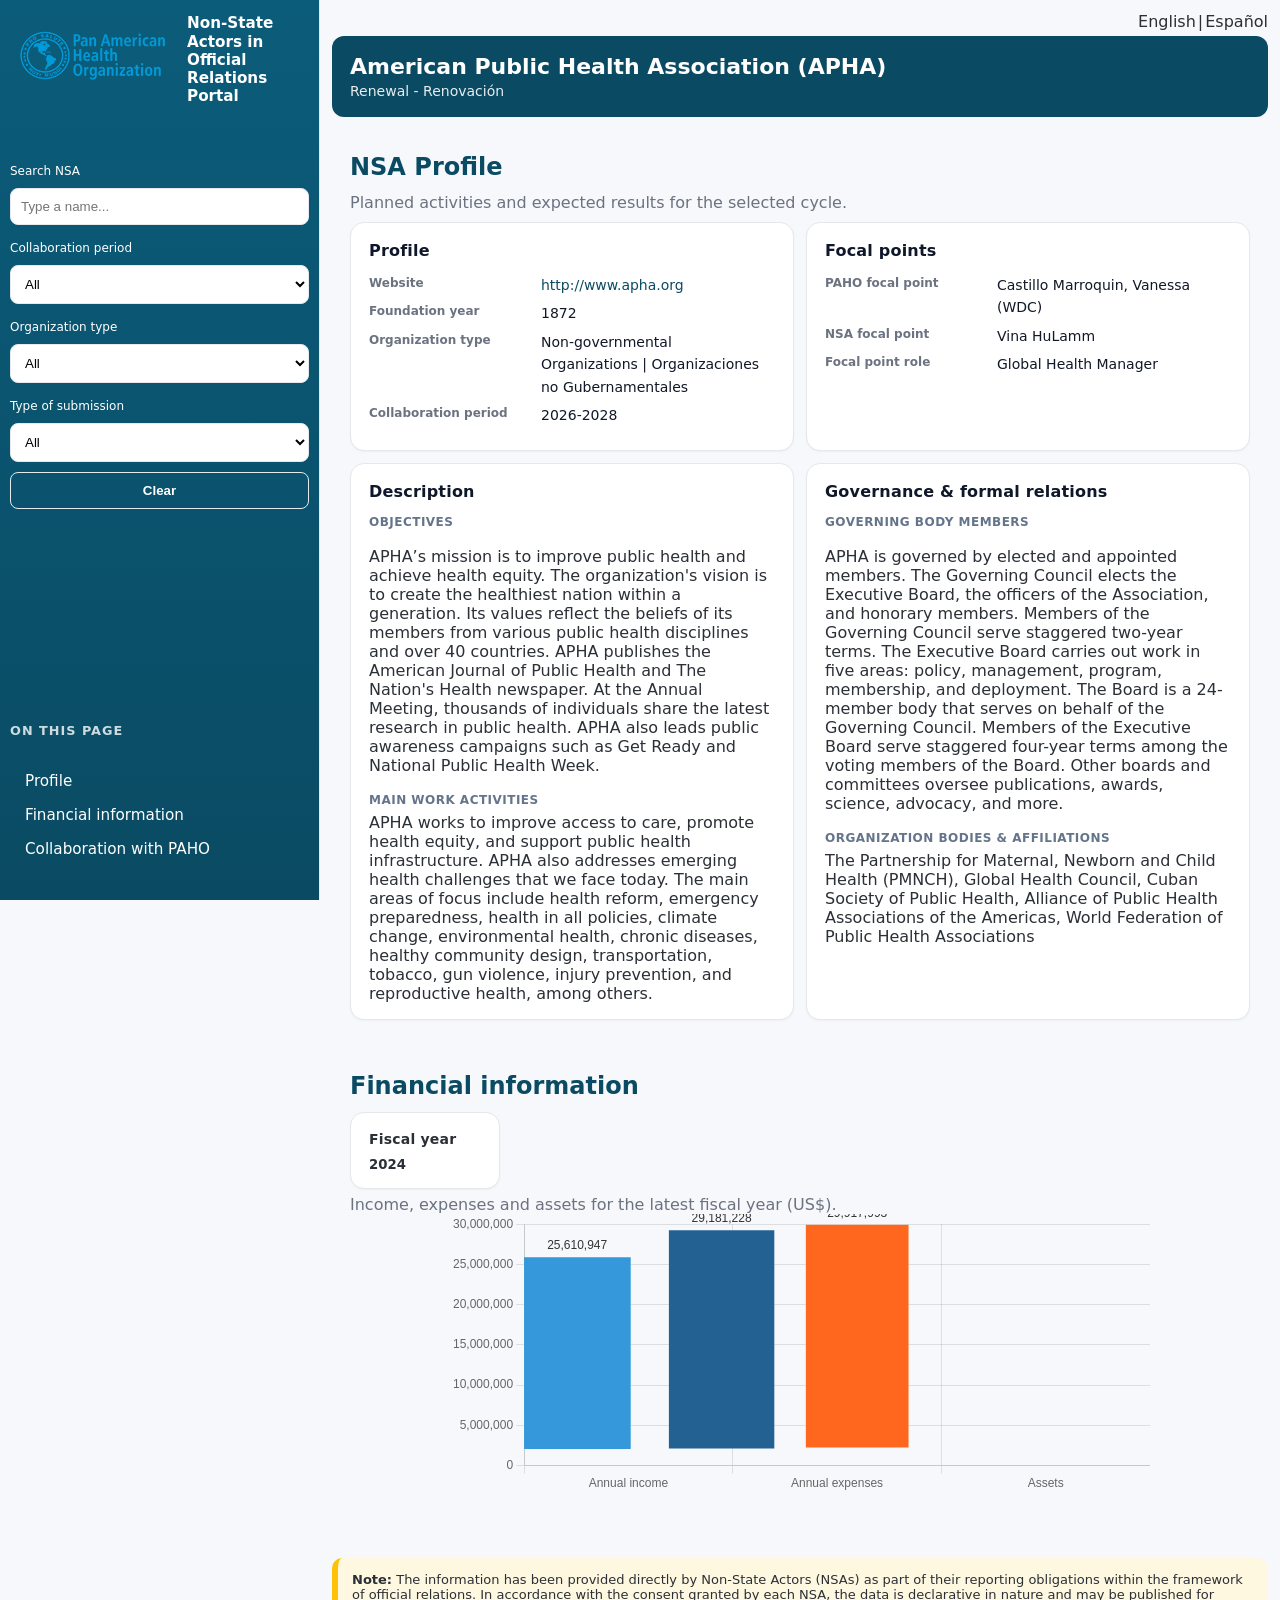
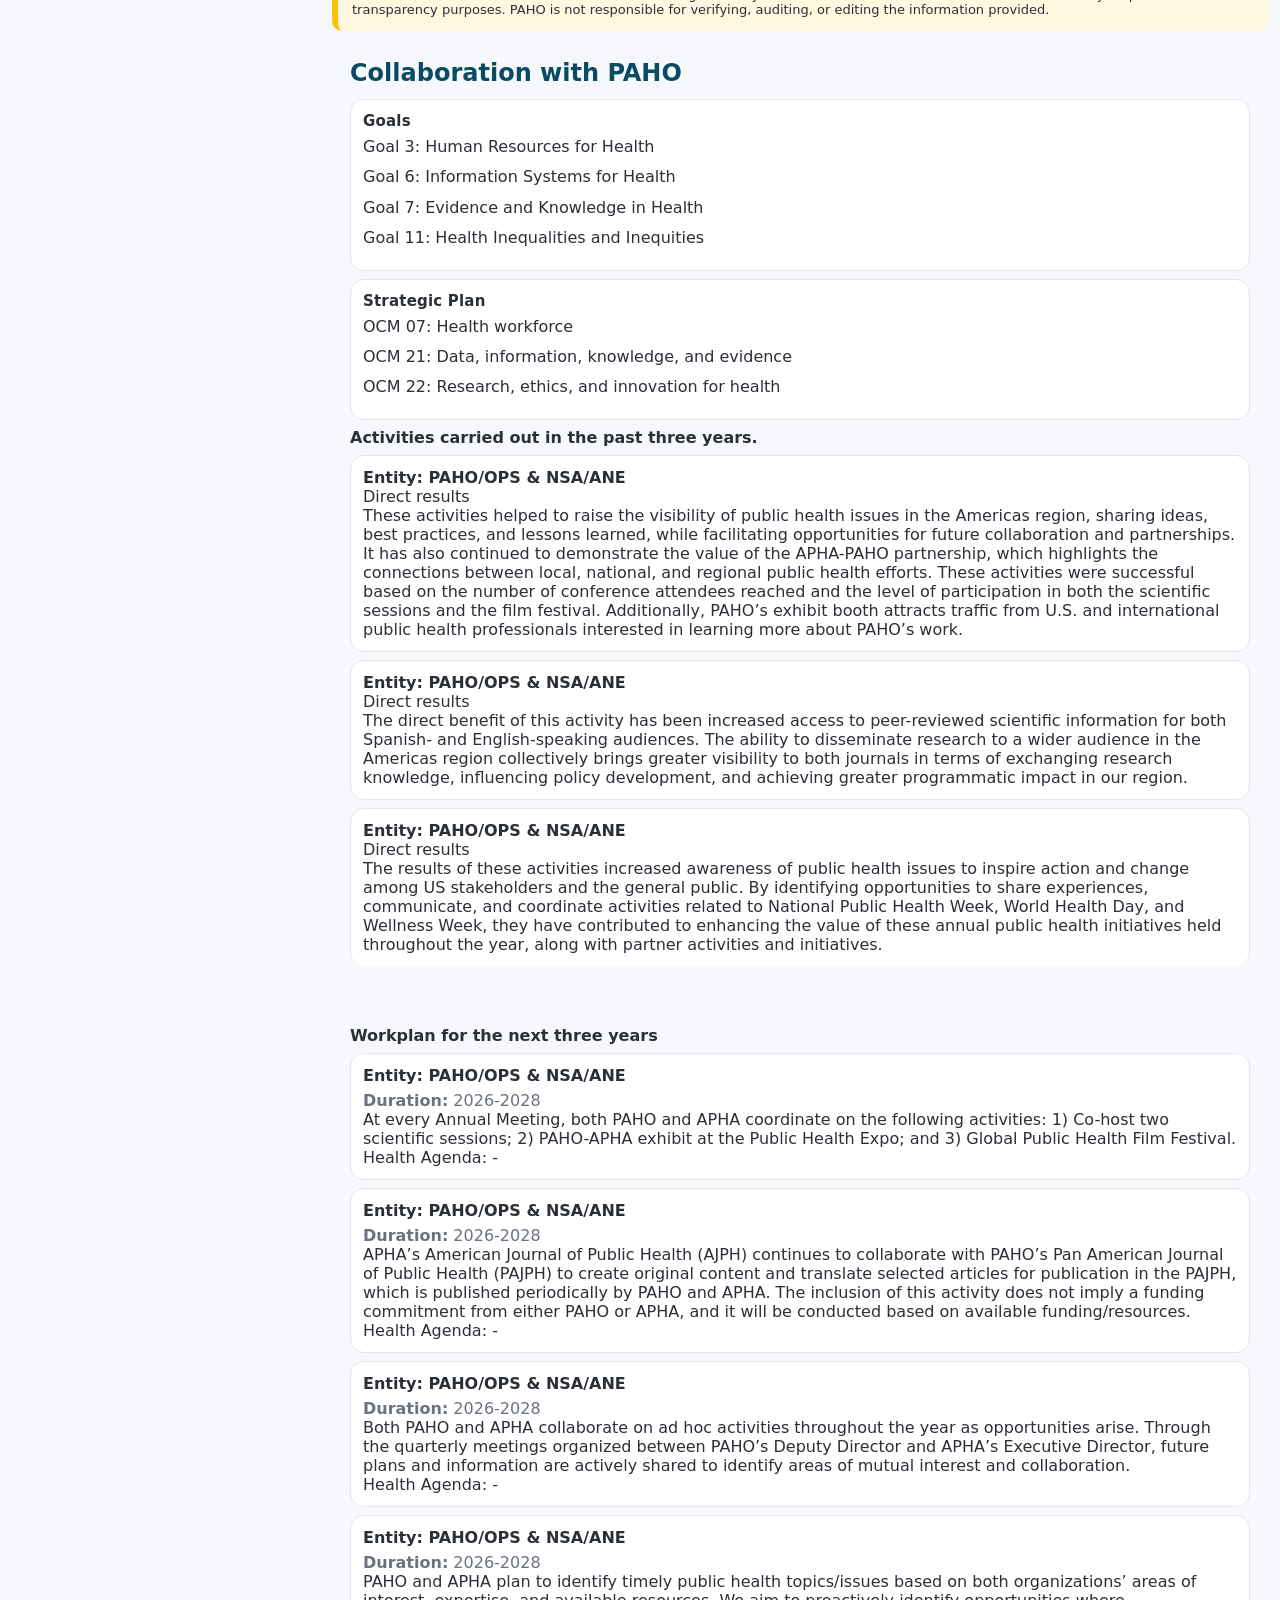
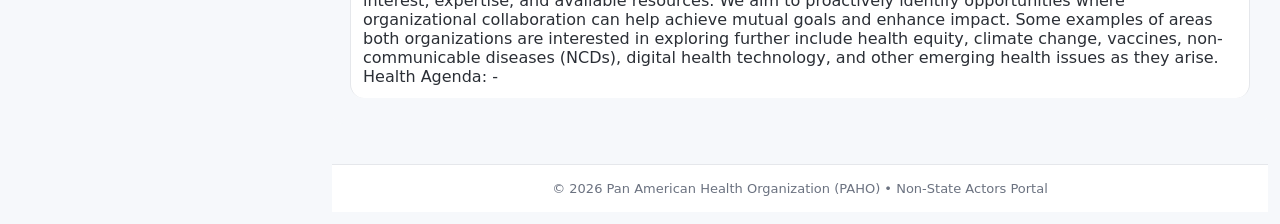
==== official-relations/index.html @ 9a3e7329 "renderStrategicPlan" ====
<!doctype html>
<html lang="en">
  <head>
    <meta charset="UTF-8" />
    <meta
      name="viewport"
      content="width=device-width, initial-scale=1.0" />
    <title>PAHO • Non-State Actors (NSA)</title>
    <link
      rel="icon"
      href="./assets/img/favicon.ico"
      type="image/vnd.microsoft.icon" />
    <link
      rel="stylesheet"
      href="./assets/css/styles.css" />
  </head>
  <body>
    <!-- SIDEBAR FIXA -->
    <aside class="sidebar">
      <div class="brand">
        <div class="logo-box">
          <img
            id="logobrand"
            src="./assets/img/logo-en.png"
            alt="OPAS"
            class="brand-logo" />
          <div
            class="brand-title"
            id="brand-title">
            NSA Portal
          </div>
        </div>
      </div>

      <div class="controls">
        <label
          class="label"
          for="search-open"
          id="searchNSA"
          >Search NSA
        </label>
        <input
          id="searchInput"
          class="input"
          placeholder="Type a name..." />
        <ul
          id="search-results"
          class="search-results"
          aria-live="polite"></ul>

        <label
          class="label"
          for="period-select"
          id="uiPeriodLabel"
          >Collaboration Period</label
        >
        <select
          id="period-select"
          class="input">
          <option value="all">All</option>
        </select>
        <!-- Organization type -->
        <label
          class="label"
          for="period-select"
          id="organization-type"
          >Organization type</label
        >
        <select
          id="organization-type-input"
          class="input">
          <option
            value="all"
            id="organization-all">
            All
          </option>
          <option value="Non-governmental Organizations">Non-governmental Organizations</option>
          <option value="Philanthropic Foundation">Philanthropic Foundation</option>
        </select>

        <!-- TypeOfSubmission -->
        <label
          class="label"
          for="period-select"
          id="TypeOfSubmission-type"
          >TypeOfSubmission</label
        >
        <select
          id="typeOfSubmission-type-input"
          class="input">
          <option
            value="all"
            id="TypeOfSubmission-all">
            All
          </option>
          <option value="Non-governmental Organizations">Non-governmental Organizations</option>
          <option value="Philanthropic Foundation">Philanthropic Foundation</option>
        </select>

        <button
          id="clear-filters"
          class="btn btn-ghost">
          Clear
        </button>

        <p id="navTitle">On this page</p>
        <ul class="on-this-page">
          <li>
            <a
              href="#profileTitle"
              id="profileTitlenav"
              rel="noopener noreferrer"
              >Profile</a
            >
          </li>
          <li class="financialnav">
            <a
              href="#uiFinTitle"
              id="financialnav"
              rel="noopener noreferrer"
              >Financial information</a
            >
          </li>
          <li>
            <a
              href="#collaboraionWihPAHO"
              id="CollaborationNav"
              rel="noopener noreferrer"
              >Collaboration with PAHO</a
            >
          </li>
        </ul>
      </div>
    </aside>

    <!-- MAIN -->
    <main class="main">
      <!-- language -->
      <div class="language-link">
        <a
          data-lan="en"
          class="lang-toggle">
          English
        </a>
        |
        <a
          data-lan="es"
          class="lang-toggle">
          Español
        </a>
      </div>

      <!-- language -->
      <header class="header">
        <h1 id="nsa-title"></h1>
        <p id="nsa-subtitle"></p>
      </header>

      <!-- NSA profile starts -->
      <section class="card">
        <h2 id="profileTitle">NSA Profile</h2>
        <p
          class="muted"
          id="profileSubtitle"></p>
        <div id="nsa-metrics"></div>
        <div id="nsa-info"></div>
      </section>

      <!-- financial -->
      <div
        class="card"
        id="financial_card">
        <h2 id="uiFinTitle">Financial Overview</h2>
        <h5 id="FinAnnualIncomeYear"></h5>
        <p
          class="muted"
          id="uiFinSubtitle"></p>
        <div class="chart-wrapper">
          <canvas id="financialBarChart"></canvas>
        </div>
      </div>
      <!-- NSA profile ends -->

      <!-- disclaimer -->
      <section
        class="disclaimer"
        id="landingDisclaimer">
        <strong id="uiDisclaimerTitle">Note:</strong>
        <span id="uiDisclaimerText"></span>
      </section>

      <!-- Collaboration with PAHO Activities -->
      <section
        class="card"
        id="collaboraionWihPAHO">
        <h2 id="collabTitle">Collaboration with PAHO</h2>
        <!--  rendercollabWPActHealthAgendaObj  -->
        <div id="collabWPActHealthAgendaObj" class="list item"></div>

        <!--  StrategicPlan  -->
        <div id="strategicPlan" class="list item"></div>

        <div>
          <h4 id="collabSubtitle"></h4>
        </div>
        <div id="nsa-activities"></div>
      </section>

      <!-- work plans -->
      <section
        class="card"
        id="workplans-card">
        <h4 id="wpTitle">Work Plans</h4>
        <p
          class="muted"
          id="wpSubtitle"></p>
        <div id="workplans"></div>
      </section>

      <!-- FOOTER -->
      <footer class="app-footer">
        <p>© 2026 Pan American Health Organization (PAHO) • Non-State Actors Portal</p>
      </footer>
    </main>
    <script
      src="./assets/js/app.js"
      type="module"></script>
    <script src="./assets/js/vendors/chart.js"></script>
  </body>
</html>
---- official-relations/assets/css/styles.css ----
@import url('./sidebar.css');
* {
  margin: 0;
  padding: 0;
  box-sizing: border-box;
}

:root {
  --sidebar-w: 320px;
  --bg: #f6f8fb;
  --card: #ffffff;
  --text: #2b2f36;
  --muted: #6b7280;
  --border: #e6e9ee;
  --brand: #0a4b63;
  --warn-bg: #fff8e1;
  --warn-border: #ffc107;
  --line: #e5e7eb;
  --sidebarbackground: #ffffff;

  --paho-light-blue: #009dde;
  --paho-dark-blue: #236192;
  --paho-orange: #f6711f;

  --paho-primary: #0b5c7a; 
  --paho-primary-2: #0a4b63;
}

body {
  font-family:
    ui-sans-serif,
    system-ui,
    -apple-system,
    Segoe UI,
    Roboto,
    Helvetica,
    Arial,
    'Apple Color Emoji',
    'Segoe UI Emoji';
  color: var(--text);
  background: var(--bg);
}

/* SIDEBAR FIXA */
.sidebar {
  position: fixed;
  top: 0;
  left: 0;
  width: var(--sidebar-w);
  height: 100vh;
  background: linear-gradient(180deg, var(--paho-primary), var(--paho-primary-2));
  border-right: 1px solid var(--border);
  padding: 18px 10px;
  overflow: hidden;
  padding-top: 0;
  display: flex;
  flex-direction: column;
} 

.brand {
  margin-bottom: 18px;
}

.logo-box {
  display: flex;
  height: 120px;
  border-radius: 10px;
  margin-bottom: 10px;
}

.logo-placeholder {
  color: var(--muted);
  font-weight: bold;
}

.brand-title {
  font-weight: 800;
  color: var(--sidebarbackground);
}

.controls {
  display: flex;
  flex-direction: column;
  gap: 10px;
  margin-top: 10px;
  flex: 1;
  min-height: 0;
  position: relative;
}

.label {
  font-size: 12px;
  color: var(--sidebarbackground);
  margin-top: 6px;
}

.input {
  width: 100%;
  padding: 10px 10px;
  border-radius: 8px;
  border: 1px solid var(--border);
  outline: none;
  background: #fff;
}

.input:focus {
  border-color: #b8c9dc;
}
.search-results {
  list-style: none;
  margin: 0;
  padding: 0;
  border: 1px solid var(--border);
  border-radius: 8px;
  background: #fff;
  max-height: min(34vh, 320px);
  overflow-y: auto;
}

#search-results {
  position: absolute;
  z-index: 40;
  left: 0;
  top: var(--search-results-top, 0px);
  width: 100%;
  min-height: 0;
}

.search-results:empty {
  display: none;
}

.search-results li {
  padding: 8px 10px;
  border-bottom: 1px solid var(--line);
  cursor: pointer;
  font-size: 14px;
}

.search-results li:last-child {
  border-bottom: none;
}

.search-results li:hover {
  background: #f1f5f9;
}

.search-open-btn {
  text-align: left;
  cursor: pointer;
}

.filters {
  display: grid;
  gap: 8px;
  margin-top: 8px;
  padding: 10px;
  border: 1px solid var(--border);
  border-radius: 10px;
}

.check {
  display: flex;
  align-items: center;
  gap: 10px;
  font-size: 14px;
}

.btn {
  padding: 10px 12px;
  border: none;
  border-radius: 8px;
  cursor: pointer;
  background: var(--brand);
  color: #fff;
  font-weight: 700;
}

.btn-ghost {
  background: transparent;
  color: #fff;
  border: 1px solid var(--border);
}

/* MAIN (empurra por causa da sidebar fixa) */
.main {
  margin-left: var(--sidebar-w);
  padding: 12px;
  /*  max-width: 1200px; */
}

.header {
  background: var(--brand);
  color: #fff;
  padding: 18px;
  border-radius: 12px;
  margin-bottom: 18px;
}

.header h1 {
  font-size: 22px;
  margin-bottom: 4px;
}

.header p {
  opacity: 0.9;
  font-size: 14px;
}

.card {
  /* background: var(--card); */
  background: var(--bg);
  padding: 18px;
  margin-bottom: 16px;
  border-radius: 12px;
  /*   box-shadow: 0 2px 6px rgba(0, 0, 0, 0.06); */
}

.card h3 {
  margin: 0 0 10px;
  font-size: 14px;
  letter-spacing: 0.2px;
}

.card h2 {
  margin-bottom: 12px;
  color: var(--brand);
}

.item {
  border: 1px solid var(--line);
  border-radius: 14px;
  padding: 12px;
  background: #fff;
  margin-block: 8px;
}

.item:last-child {
  border-bottom: none;
}

.item h3 {
  font-size: 15px;
  margin-bottom: 6px;
}

.meta {
  color: var(--muted);
 /*  font-size: 12px; */
  margin-top: 6px;
}

.disclaimer {
  background: var(--warn-bg);
  padding: 14px;
  border-left: 6px solid var(--warn-border);
  border-radius: 10px;
  font-size: 13px;
  margin-block: 10px;
}

img.brand-logo {
  max-width: 100%;
}

/* mini cards */
.metrics-grid {
  display: grid;
  grid-template-columns: repeat(4, minmax(160px, 1fr));
  gap: 12px;
  margin-bottom: 16px;
}

@media (max-width: 1100px) {
  .metrics-grid {
    grid-template-columns: repeat(2, minmax(160px, 1fr));
  }
}
@media (max-width: 520px) {
  .metrics-grid {
    grid-template-columns: 1fr;
  }
}

.metric-card {
  background: #fff;
  border: 1px solid var(--border);
  border-radius: 14px;
  padding: 12px 14px;
  box-shadow: 0 2px 6px rgba(0, 0, 0, 0.05);
}

.metric-card .k {
  font-size: 12px;
  color: var(--muted);
  margin-bottom: 6px;
}

.metric-card .v {
  font-size: 18px;
  font-weight: 800;
  color: var(--text);
}

.metric-card .hint {
  font-size: 11px;
  color: var(--muted);
  margin-top: 6px;
}

.chart-wrapper {
  max-width: 700px; /* controla largura */
  margin: 0 auto 30px auto;
}

.chart-wrapper.small {
  max-width: 400px;
}

/* ===== KPI CARDS (mini-cards) ===== */
.metric-card {
  border: 1px solid var(--border);
  border-radius: 14px;
  padding: 12px 14px;
  background: linear-gradient(135deg, #f7fbff, #ffffff);
  box-shadow: 0 6px 18px rgba(0, 0, 0, 0.06);
}

.metric-card .k {
  font-size: 12px;
  color: var(--muted);
  margin-bottom: 6px;
}

.metric-card .v {
  font-size: 18px;
  font-weight: 800;
  color: var(--brand);
}

/* grid KPI mais compacto */
.metrics-grid {
  display: grid;
  grid-template-columns: repeat(4, minmax(160px, 1fr));
  gap: 12px;
  margin-bottom: 14px;
}
@media (max-width: 1100px) {
  .metrics-grid {
    grid-template-columns: repeat(2, 1fr);
  }
}
@media (max-width: 520px) {
  .metrics-grid {
    grid-template-columns: 1fr;
  }
}

/* ===== INFO GRID (reduz altura) ===== */
.nsa-grid {
  display: grid;
  grid-template-columns: 1fr 1fr;
  gap: 12px;
  margin-top: 10px;
}
/* ===== CARD BASE (teu .field atual) ===== */
.field {
  background: #fff;
  border: 1px solid #e5e7eb;
  border-radius: 14px;
  padding: 18px 18px 16px;
  box-shadow: 0 1px 2px rgba(0, 0, 0, 0.04);
}

.field_fiscal {
  background: #fff;
  border: 1px solid #e5e7eb;
  border-radius: 14px;
  padding: 18px 18px 16px;
  box-shadow: 0 1px 2px rgba(0, 0, 0, 0.04);
  width: 150px;
}

/* título principal */
.field h3 {
  margin: 0 0 14px;
  font-size: 16px;
  font-weight: 600;
  color: #0f172a;
}

/* subtítulos */
.field h5 {
  margin: 18px 0 6px;
  font-size: 12px;
  font-weight: 600;
  color: #64748b;
  text-transform: uppercase;
  letter-spacing: 0.04em;
}

/* primeiro h5 não precisa espaçamento grande */
.field h5:first-of-type {
  margin-top: 0;
}

/* ===== TEXTO (teu .kv atual) ===== */
.field .kv {
  margin: 0;
  font-size: 14px;
  line-height: 1.6;
  color: #111827;
  white-space: pre-line;
  word-break: break-word;
}

/* ===== LIMITE VISUAL (sem JS ainda) ===== */
/* evita textão gigante quebrando layout */
.field .kv {
  max-height: 160px;
  overflow: auto;
  padding-right: 6px;
}

/* scrollbar leve */
.field .kv::-webkit-scrollbar {
  width: 6px;
}
.field .kv::-webkit-scrollbar-thumb {
  background: #e5e7eb;
  border-radius: 10px;
}

/* ===== SEPARAÇÃO ENTRE SEÇÕES ===== */
.field h5 + .kv {
  padding-bottom: 12px;
  /*   border-bottom:1px dashed #e5e7eb; */
}

.field h5:last-of-type + .kv {
  border-bottom: none;
  padding-bottom: 0;
}

/* ===== RESPONSIVO ===== */
@media (max-width: 768px) {
  .field {
    padding: 14px;
  }

  .field .kv {
    font-size: 13px;
    max-height: 140px;
  }
}

/* ===== SEÇÕES COLAPSÁVEIS ===== */
.section {
  border: 1px solid var(--border);
  border-radius: 12px;
  background: #fff;
  padding: 10px 12px;
  margin-top: 10px;
}

.section summary {
  cursor: pointer;
  font-weight: 800;
  color: var(--brand);
  list-style: none;
}

.section summary::-webkit-details-marker {
  display: none;
}

.section .content {
  margin-top: 10px;
  white-space: pre-wrap;
  line-height: 1.5;
  color: var(--text);
}

/* reduz “textão” por padrão (evita página enorme) */
.clamp {
  display: -webkit-box;
  -webkit-line-clamp: 6;
  -webkit-box-orient: vertical;
  overflow: hidden;
}

.kv {
  display: grid;
  grid-template-columns: 160px 1fr;
  gap: 6px 12px;
  margin-top: 8px;
}

.kv dt {
  font-size: 12px;
  color: var(--muted);
  font-weight: 600;
}

.kv dd {
  margin: 0;
  font-size: 14px;
  word-break: break-word;
}

.kv a {
  color: var(--brand);
  text-decoration: none;
}
.kv a:hover {
  text-decoration: underline;
}

.hidden {
  display: none !important;
}

.muted {
  color: var(--muted);
  margin: 6px 0 0;
}
.lead{
  color: var(--muted);
}

.chart-wrapper {
  position: relative;
  min-height: 280px; /* pode ser 320px se preferir */
}
.no-financial-data {
  padding: 16px;
  text-align: center;
  color: #666;
  font-size: 14px;
}

/* footer */
.app-footer {
  margin-top: 40px;
  padding: 16px 24px;
  border-top: 1px solid #e5e7eb;
  background: #fff;
  font-size: 13px;
  color: #6b7280;
  text-align: center;
}

.none {
  display: none !important;
}

.language-link {
  display: flex;
  justify-content: flex-end;
  gap: 2px;
  margin-bottom: 5px;
  cursor: pointer;
  position: sticky;
  top: 0;
  z-index: 1;
}

/* Container do "On this page" */
.on-this-page {
  padding: 1rem 0;
  font-size: 0.95rem;
  color: #fff;
}

/* Título */
.on-this-page h4 {
  font-size: 0.85rem;
  text-transform: uppercase;
  letter-spacing: 1px;
  color: #236192;
  font-weight: 600;
}

/* Lista */
.on-this-page ul {
  list-style: none;
  padding: 0;
  margin: 0;
}

/* Link base */
.on-this-page a {
  display: block;
  text-decoration: none;
  padding: 0.5rem 0.75rem;
  border-left: 3px solid transparent;
  color: var(--sidebarbackground);
  border-radius: 4px;
  transition: all 0.2s ease;
  font-weight: 500;
}

/* Hover */
.on-this-page a:hover {
  background-color: rgba(52, 152, 219, 0.08);
  color: var(--sidebarbackground);
  border-left: 3px solid #3498db;
}

/* Link ativo (quando estiver na seção atual) */
.on-this-page a.active {
  background-color: rgba(35, 97, 146, 0.08);
  color: #236192;
  border-left: 3px solid #ff671f;
  font-weight: 600;
}

#navTitle{
    font-weight: 800;
    color: var(--sidebarbackground);
    margin-top: auto;
    padding-top: 10px;
}
.list ul li {
  margin-bottom: 0.5rem;
  line-height: 1.4;
}

.list ul li{
 list-style: none;
}
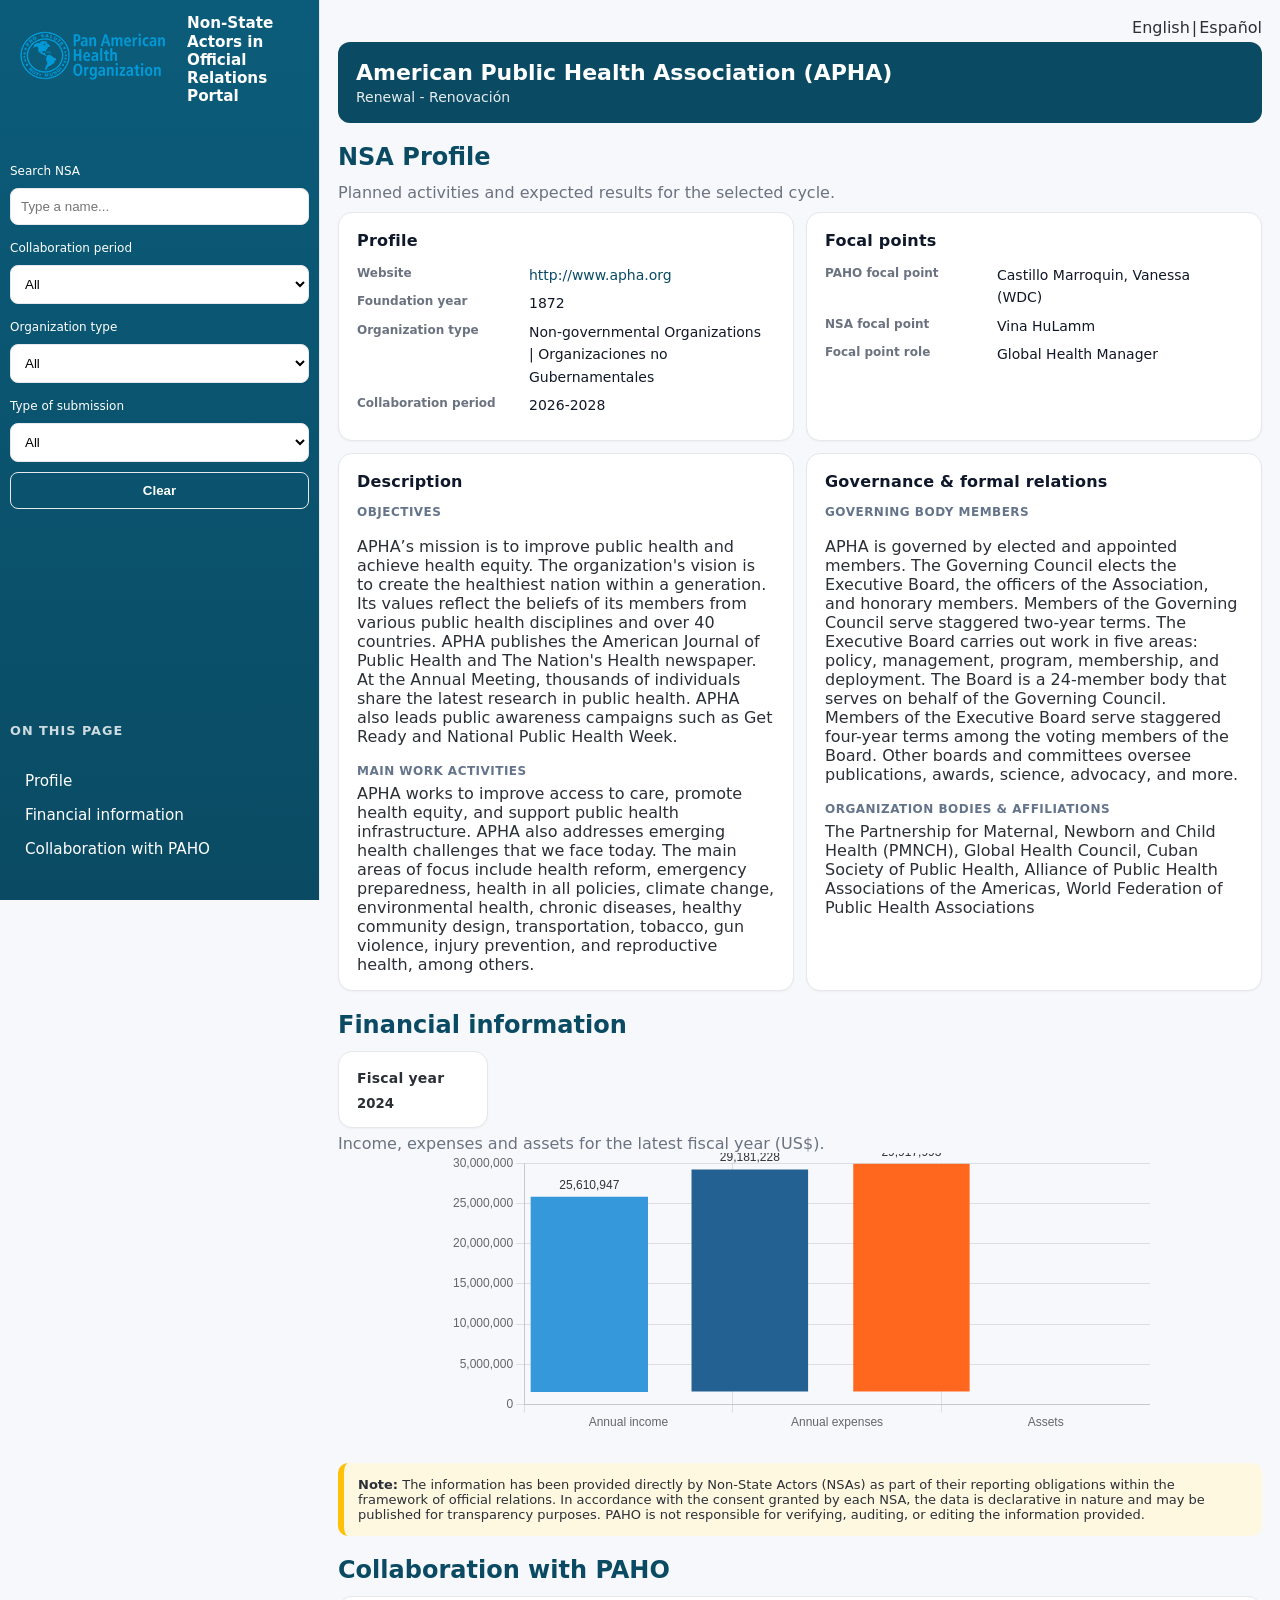
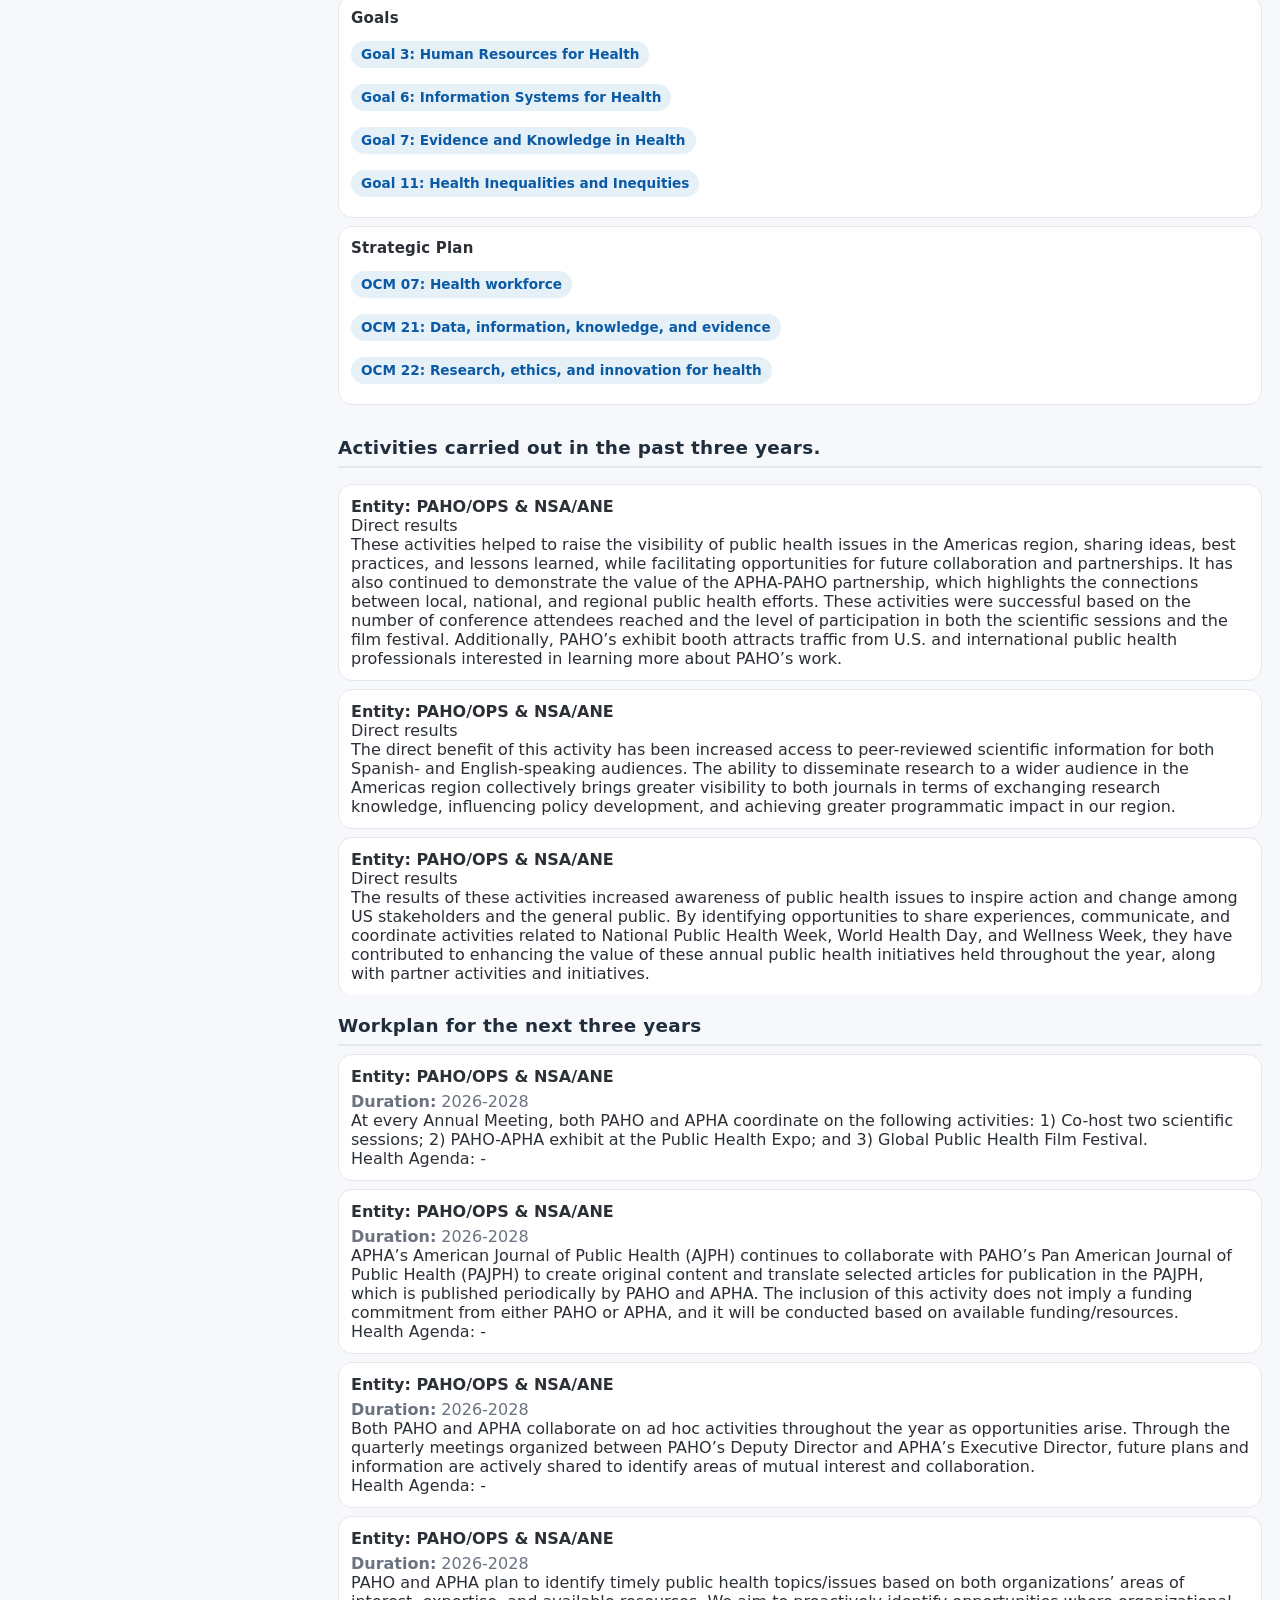
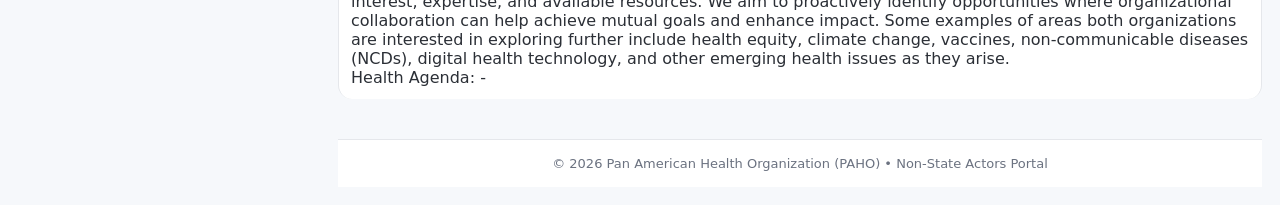
==== commit 9d7706a1: "CSS revisado" ====
--- a/official-relations/index.html
+++ b/official-relations/index.html
@@ -201,7 +201,7 @@
         <div id="strategicPlan" class="list item"></div>
 
         <div>
-          <h4 id="collabSubtitle"></h4>
+          <h4 id="collabSubtitle" class="subtitle"></h4>
         </div>
         <div id="nsa-activities"></div>
       </section>
@@ -210,7 +210,7 @@
       <section
         class="card"
         id="workplans-card">
-        <h4 id="wpTitle">Work Plans</h4>
+        <h4 id="wpTitle" class="subtitle">Work Plans</h4>
         <p
           class="muted"
           id="wpSubtitle"></p>
--- a/official-relations/assets/css/styles.css
+++ b/official-relations/assets/css/styles.css
@@ -22,21 +22,12 @@
   --paho-dark-blue: #236192;
   --paho-orange: #f6711f;
 
-  --paho-primary: #0b5c7a; 
+  --paho-primary: #0b5c7a;
   --paho-primary-2: #0a4b63;
 }
 
 body {
-  font-family:
-    ui-sans-serif,
-    system-ui,
-    -apple-system,
-    Segoe UI,
-    Roboto,
-    Helvetica,
-    Arial,
-    'Apple Color Emoji',
-    'Segoe UI Emoji';
+  font-family: ui-sans-serif, system-ui, -apple-system, Segoe UI, Roboto, Helvetica, Arial, 'Apple Color Emoji', 'Segoe UI Emoji';
   color: var(--text);
   background: var(--bg);
 }
@@ -55,7 +46,7 @@
   padding-top: 0;
   display: flex;
   flex-direction: column;
-} 
+}
 
 .brand {
   margin-bottom: 18px;
@@ -185,7 +176,7 @@
 /* MAIN (empurra por causa da sidebar fixa) */
 .main {
   margin-left: var(--sidebar-w);
-  padding: 12px;
+  padding: 18px;
   /*  max-width: 1200px; */
 }
 
@@ -210,10 +201,10 @@
 .card {
   /* background: var(--card); */
   background: var(--bg);
-  padding: 18px;
-  margin-bottom: 16px;
+  /*   margin-bottom: 16px; */
   border-radius: 12px;
-  /*   box-shadow: 0 2px 6px rgba(0, 0, 0, 0.06); */
+  margin-block: 20px;
+  /* box-shadow: 0 2px 6px rgba(0, 0, 0, 0.06);  */
 }
 
 .card h3 {
@@ -246,7 +237,7 @@
 
 .meta {
   color: var(--muted);
- /*  font-size: 12px; */
+  /*  font-size: 12px; */
   margin-top: 6px;
 }
 
@@ -524,7 +515,7 @@
   color: var(--muted);
   margin: 6px 0 0;
 }
-.lead{
+.lead {
   color: var(--muted);
 }
 
@@ -615,17 +606,52 @@
   font-weight: 600;
 }
 
-#navTitle{
-    font-weight: 800;
-    color: var(--sidebarbackground);
-    margin-top: auto;
-    padding-top: 10px;
-}
-.list ul li {
-  margin-bottom: 0.5rem;
+#navTitle {
+  font-weight: 800;
+  color: var(--sidebarbackground);
+  margin-top: auto;
+  padding-top: 10px;
+}
+.list-tag {
+  list-style: none;
+  padding: 0;
+  margin: 0;
+}
+
+.list-tag li {
+  margin: 0.5rem 0;
   line-height: 1.4;
 }
 
-.list ul li{
- list-style: none;
-}+.tag {
+  display: inline-block;
+  background: #e6f0f7;
+  color: #0b5aa6;
+  padding: 4px 10px;
+  border-radius: 20px;
+  font-size: 0.85rem;
+  font-weight: 600;
+  margin-right: 8px;
+}
+
+:root:has(#profileTitle:target) #profileTitlenav,
+:root:has(#uiFinTitle:target) #financialnav,
+:root:has(#collaboraionWihPAHO:target) #CollaborationNav {
+  color: #ff671f;
+  font-weight: 700;
+  /* text-decoration: underline; */
+  text-underline-offset: 0.15em;
+}
+
+.subtitle {
+  font-size: 1.15rem;
+  font-weight: 600;
+  color: #1f2d3d;
+  margin: 2rem 0 1rem;
+  padding-bottom: 0.5rem;
+  border-bottom: 2px solid #e3e8ef;
+  letter-spacing: 0.3px;
+}
+#wpTitle {
+  margin: 0;
+}
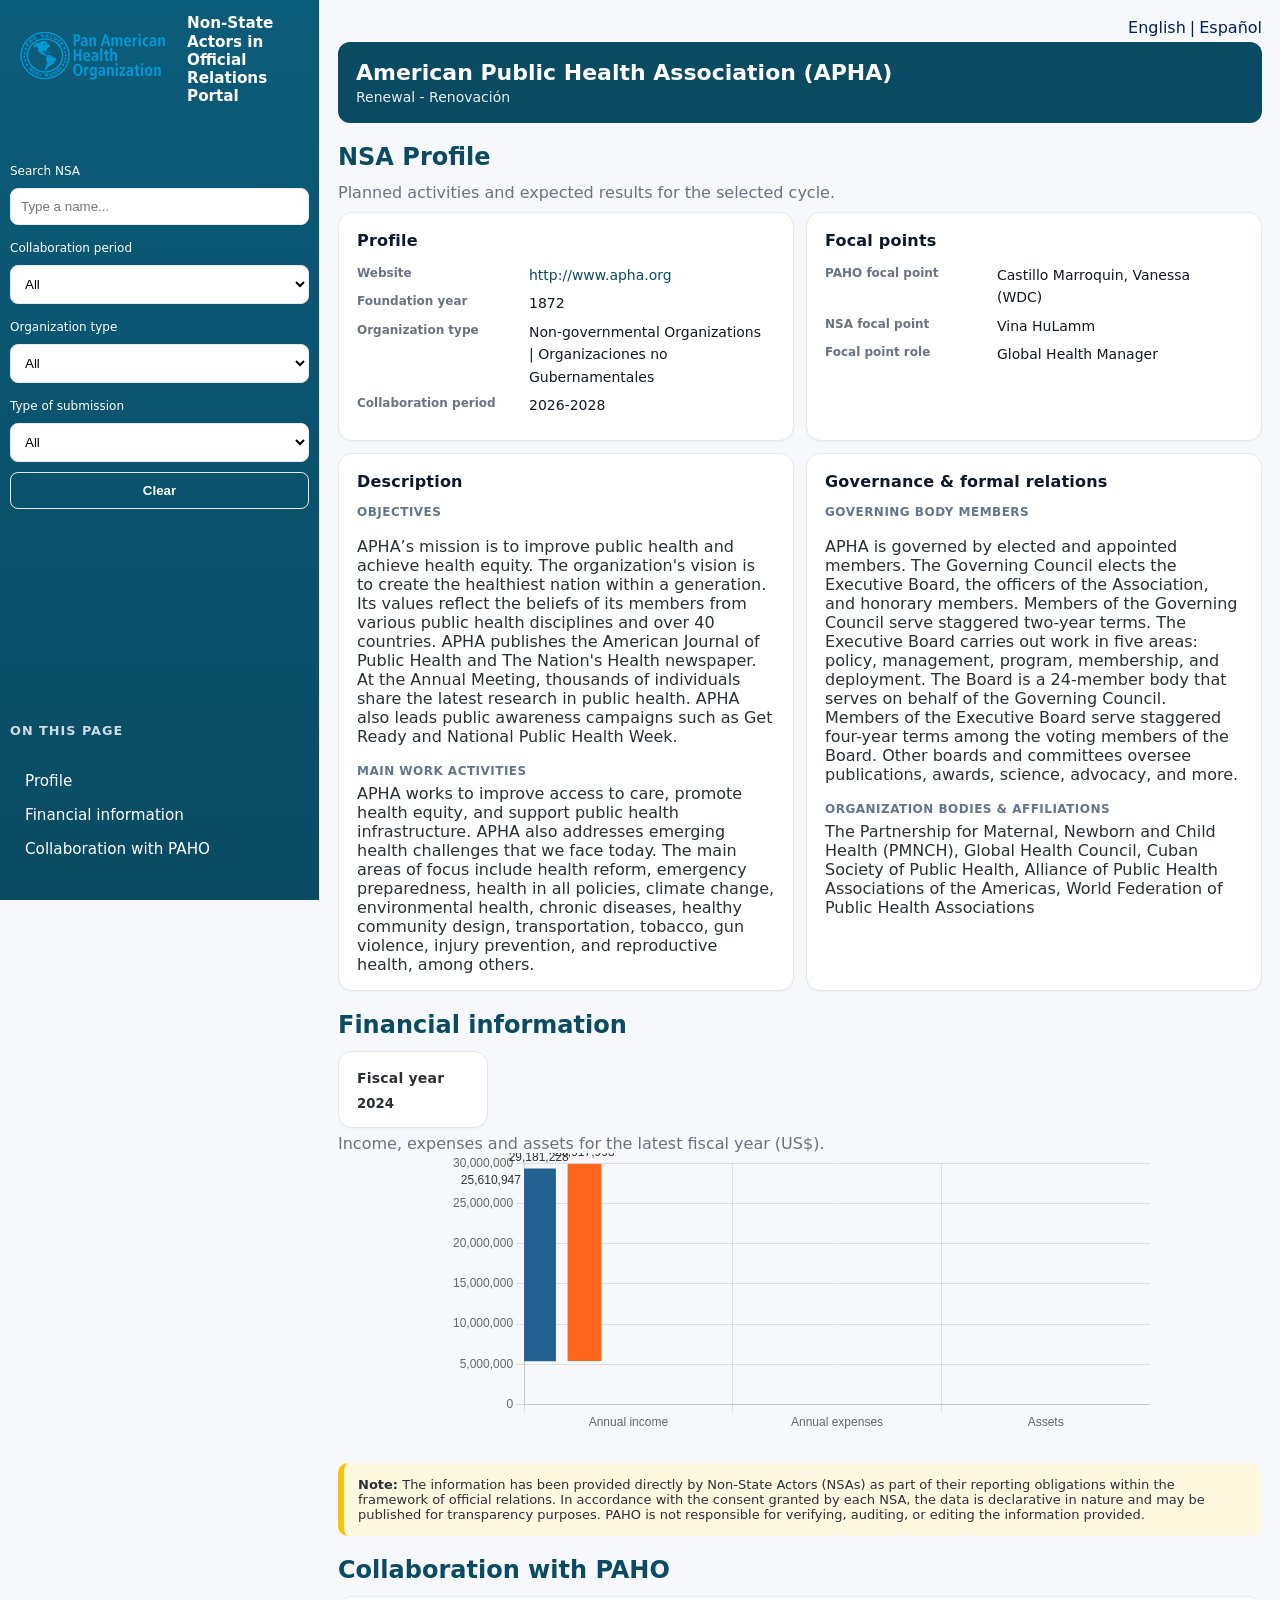
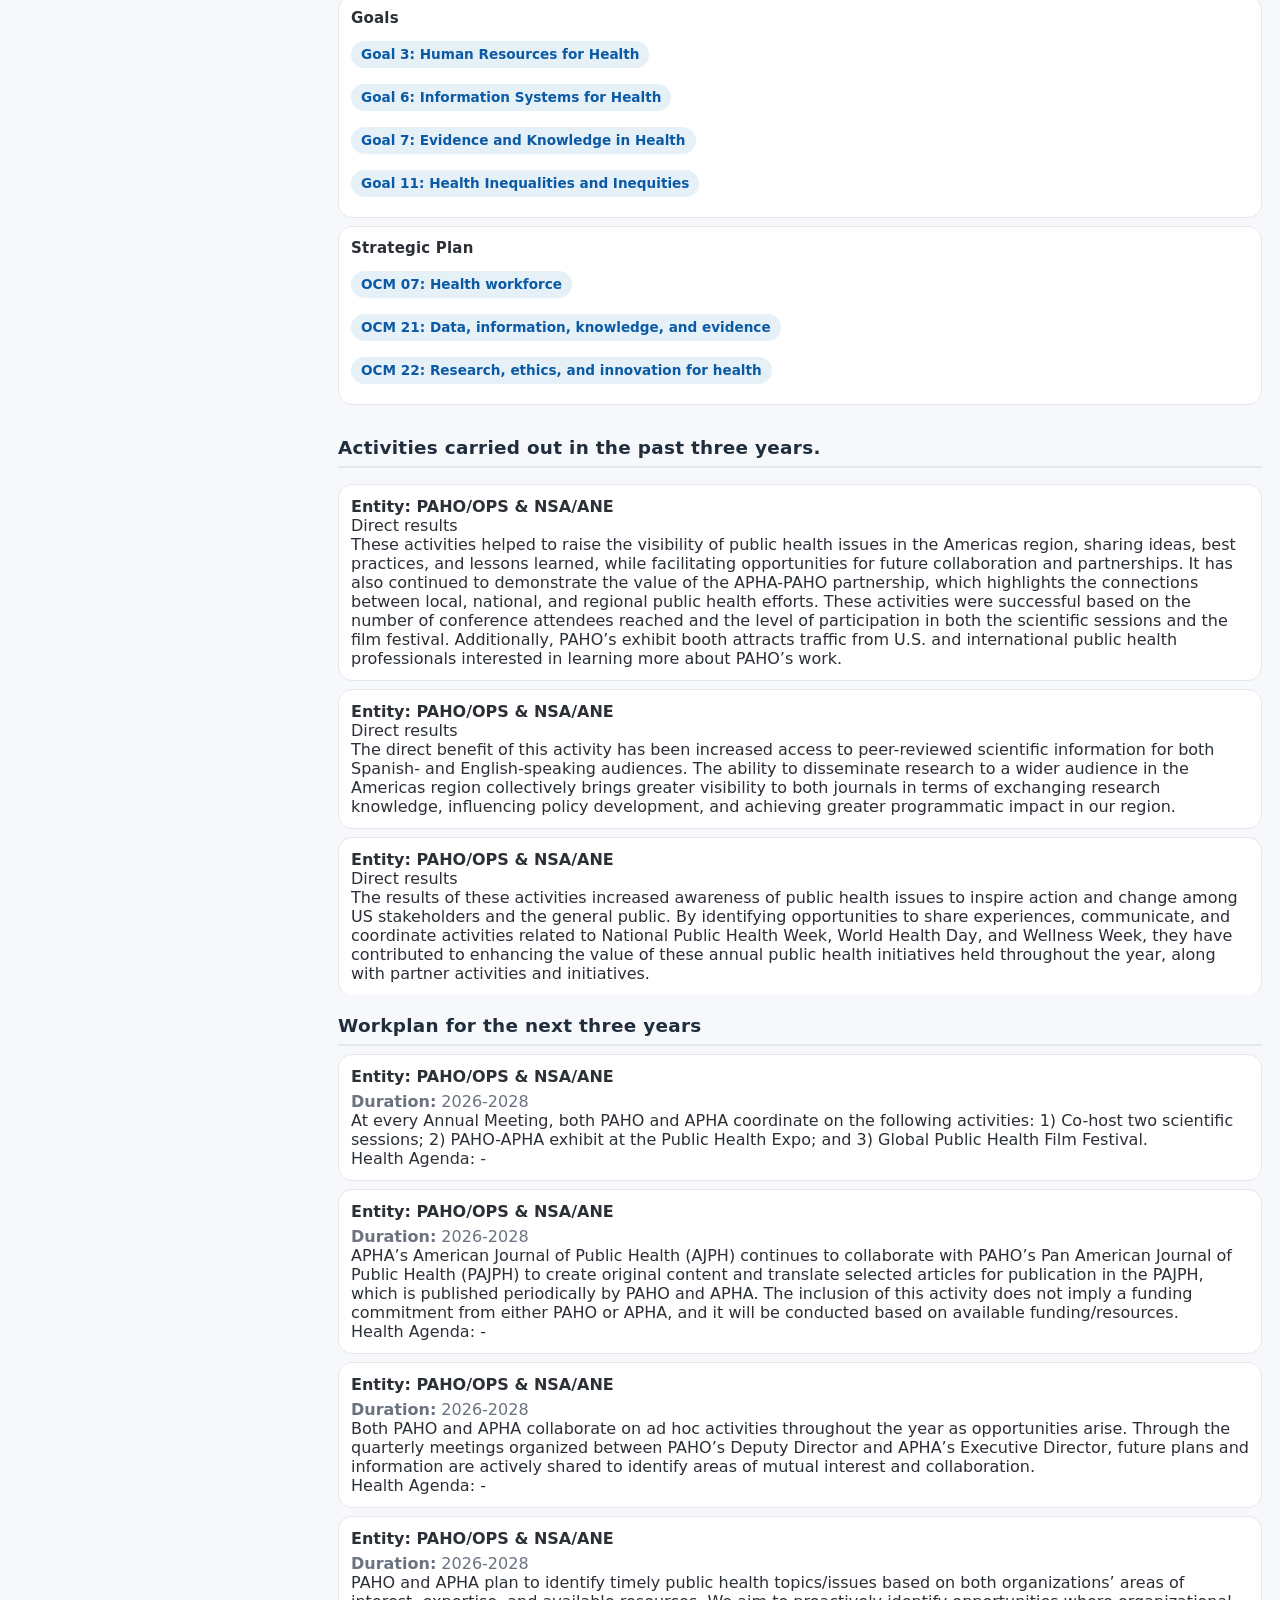
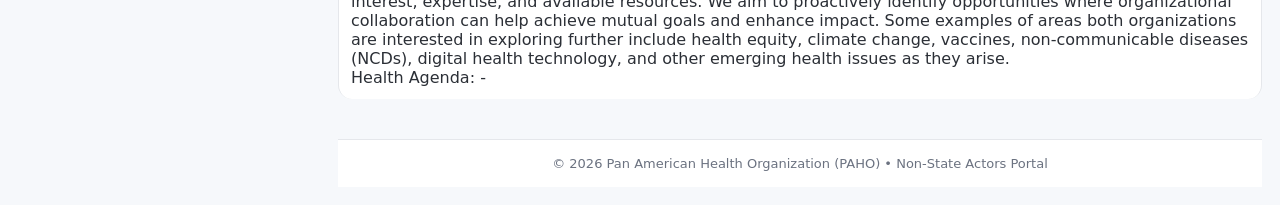
==== commit 68ed5140: "language button revised" ====
--- a/official-relations/index.html
+++ b/official-relations/index.html
@@ -142,7 +142,7 @@
           class="lang-toggle">
           English
         </a>
-        |
+        |        
         <a
           data-lan="es"
           class="lang-toggle">
--- a/official-relations/assets/css/styles.css
+++ b/official-relations/assets/css/styles.css
@@ -547,13 +547,20 @@
 
 .language-link {
   display: flex;
+  font-size: 1rem;
   justify-content: flex-end;
-  gap: 2px;
+  gap: 4px;
   margin-bottom: 5px;
   cursor: pointer;
   position: sticky;
   top: 0;
+  color: #00205C;
   z-index: 1;
+ 
+}
+.lang-toggle:hover {
+  text-decoration: underline;
+  text-decoration-thickness: 2px;
 }
 
 /* Container do "On this page" */
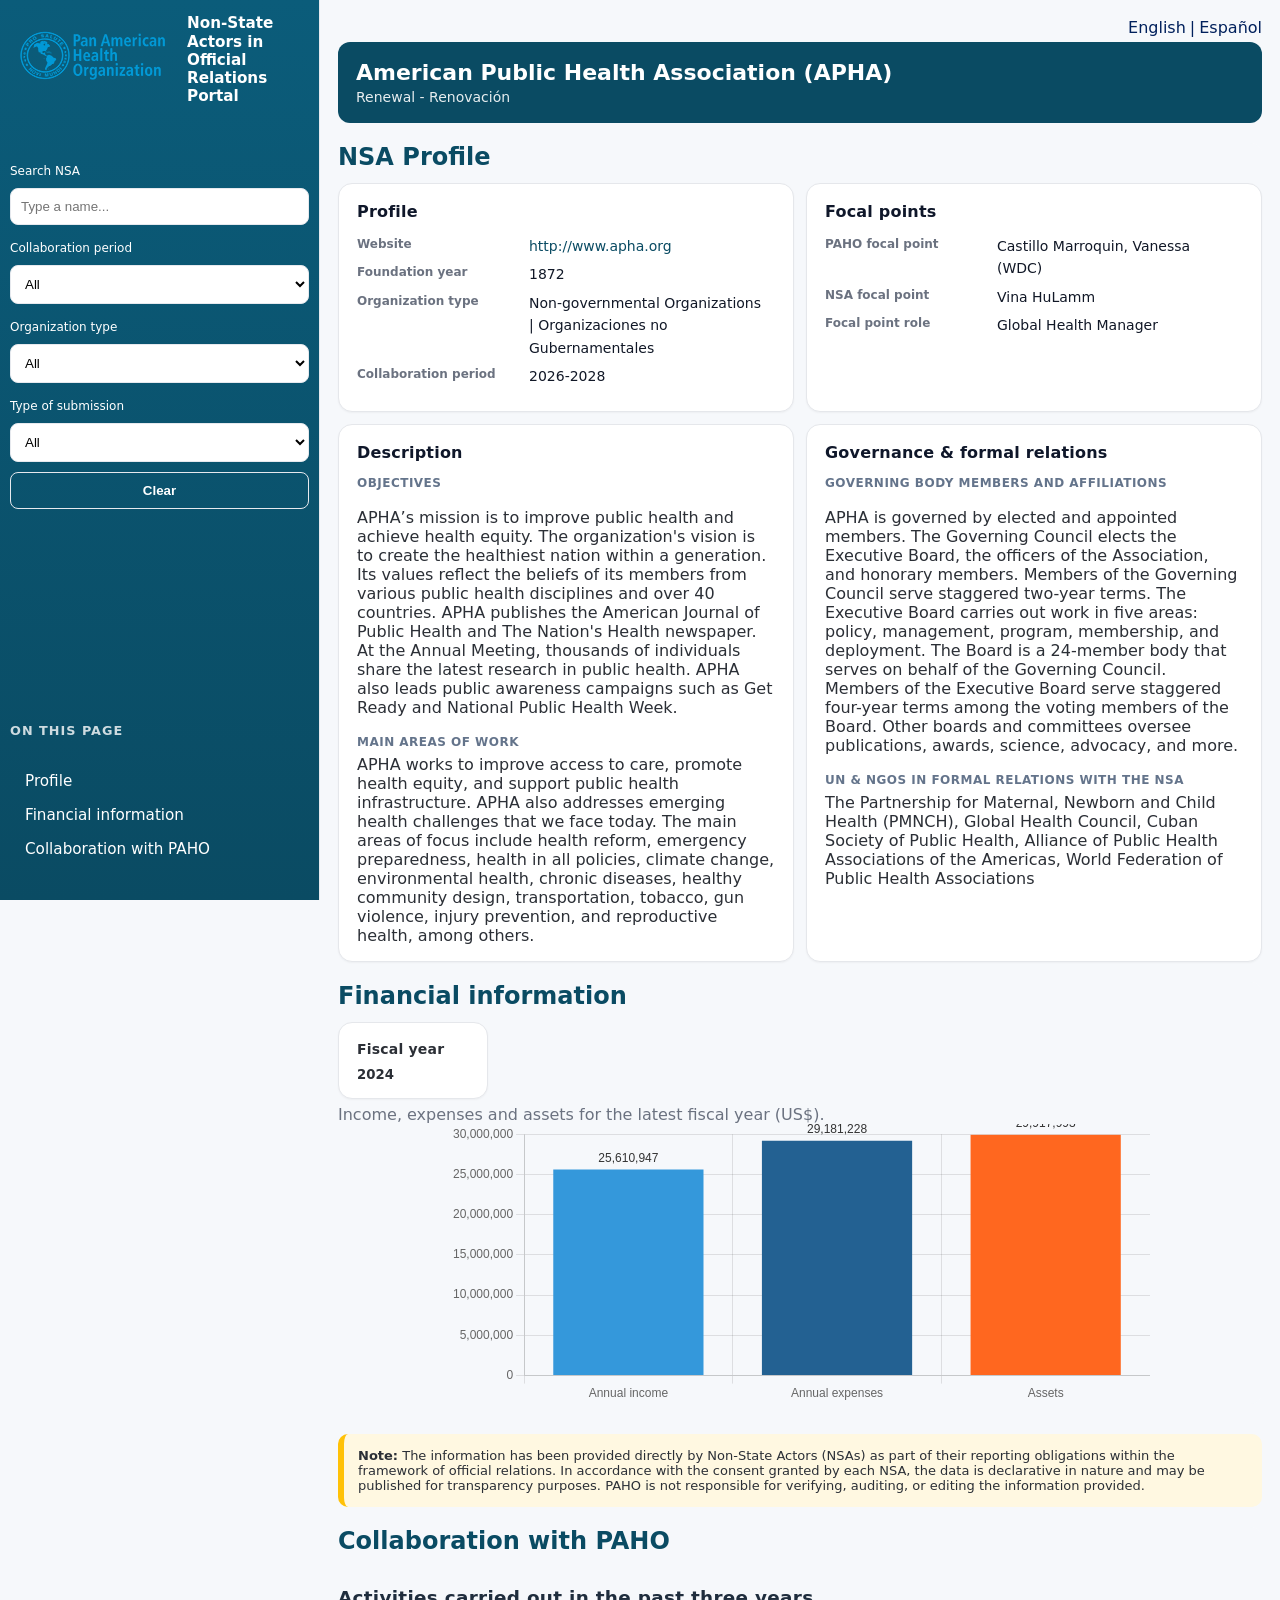
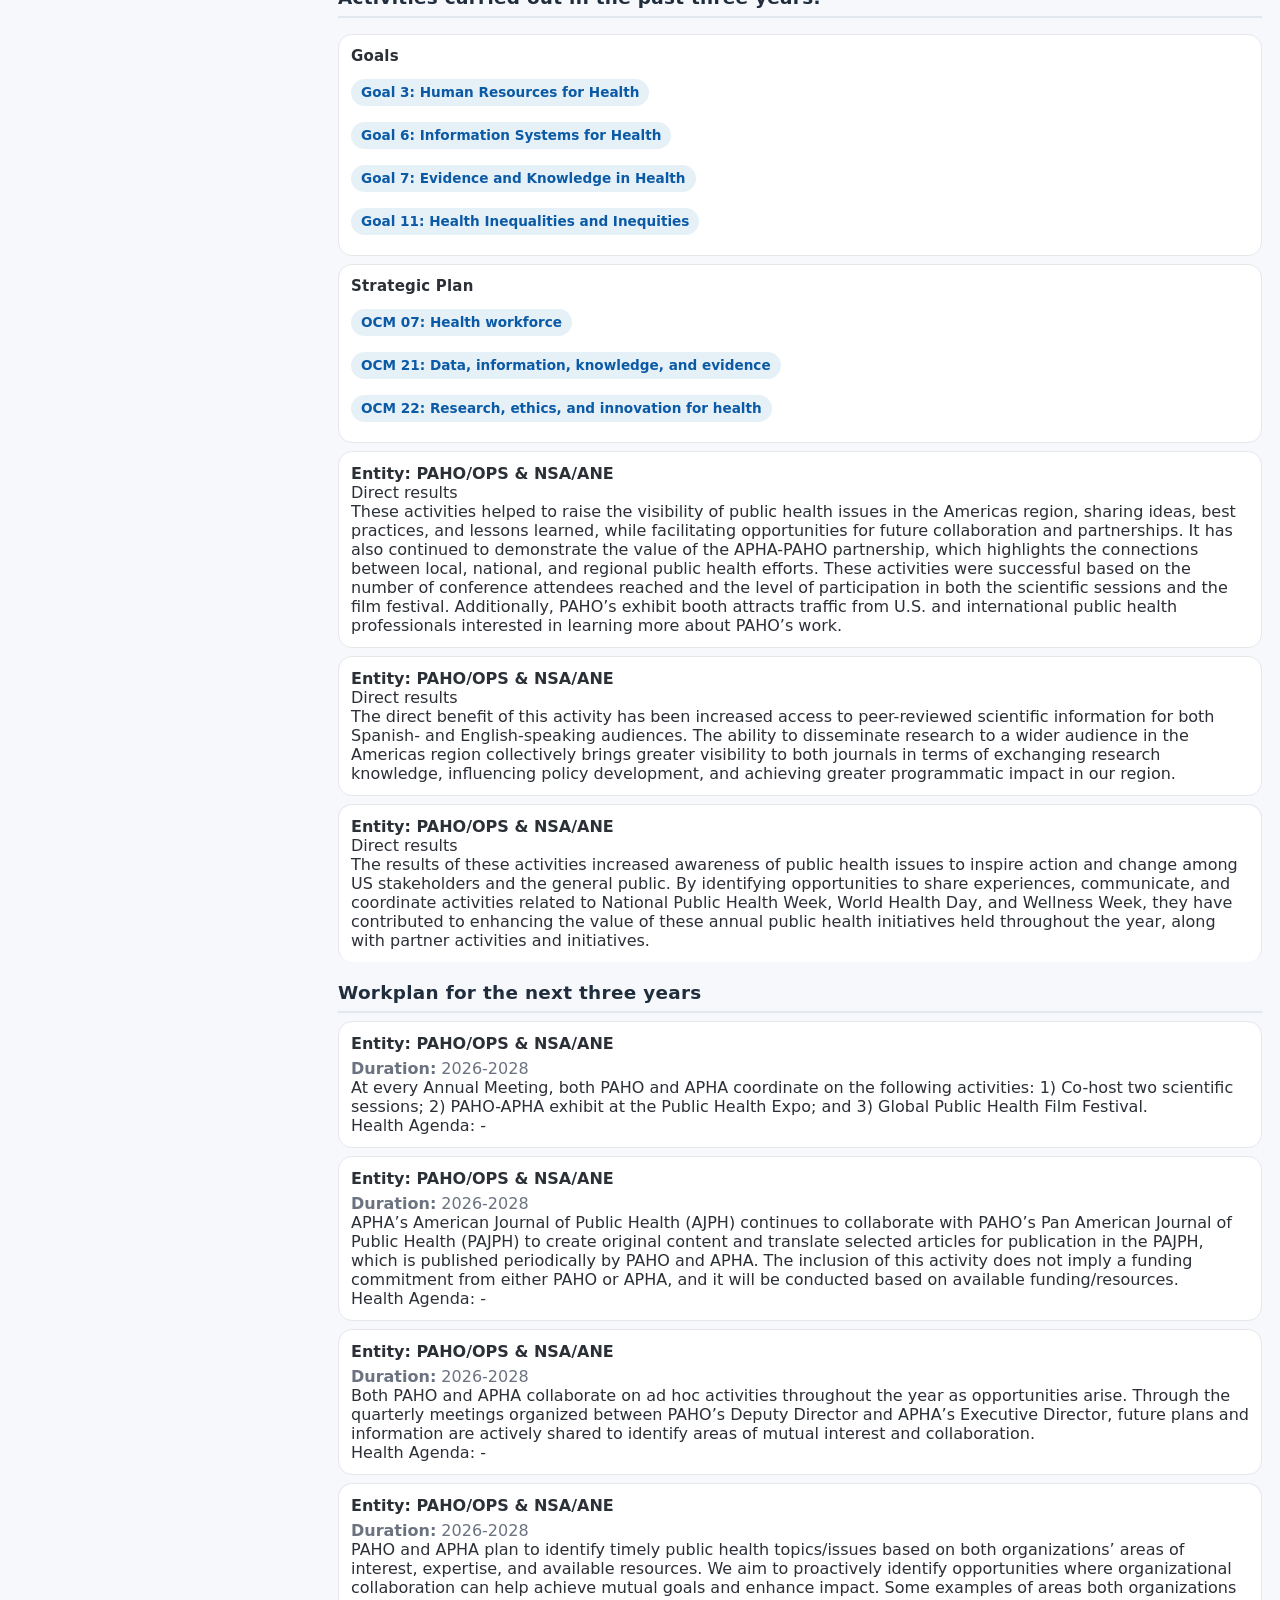
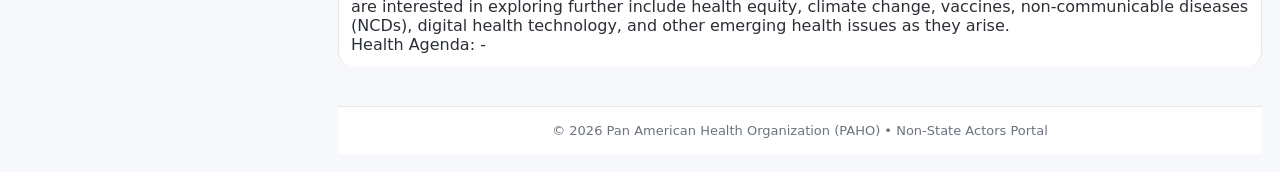
==== commit 9a8926a5: "UPDATE" ====
--- a/official-relations/index.html
+++ b/official-relations/index.html
@@ -1,4 +1,4 @@
-<!doctype html>
+<!DOCTYPE html>
 <html lang="en">
   <head>
     <meta charset="UTF-8" />
@@ -142,7 +142,7 @@
           class="lang-toggle">
           English
         </a>
-        |        
+        |
         <a
           data-lan="es"
           class="lang-toggle">
@@ -194,15 +194,23 @@
         class="card"
         id="collaboraionWihPAHO">
         <h2 id="collabTitle">Collaboration with PAHO</h2>
+
+        <div>
+          <h4
+            id="collabSubtitle"
+            class="subtitle"></h4>
+        </div>
+
         <!--  rendercollabWPActHealthAgendaObj  -->
-        <div id="collabWPActHealthAgendaObj" class="list item"></div>
+        <div
+          id="collabWPActHealthAgendaObj"
+          class="list item"></div>
 
         <!--  StrategicPlan  -->
-        <div id="strategicPlan" class="list item"></div>
-
-        <div>
-          <h4 id="collabSubtitle" class="subtitle"></h4>
-        </div>
+        <div
+          id="strategicPlan"
+          class="list item"></div>
+
         <div id="nsa-activities"></div>
       </section>
 
@@ -210,7 +218,11 @@
       <section
         class="card"
         id="workplans-card">
-        <h4 id="wpTitle" class="subtitle">Work Plans</h4>
+        <h4
+          id="wpTitle"
+          class="subtitle">
+          Work Plans
+        </h4>
         <p
           class="muted"
           id="wpSubtitle"></p>
--- a/official-relations/assets/css/styles.css
+++ b/official-relations/assets/css/styles.css
@@ -551,12 +551,13 @@
   justify-content: flex-end;
   gap: 4px;
   margin-bottom: 5px;
-  cursor: pointer;
   position: sticky;
   top: 0;
-  color: #00205C;
+  color: #00205c;
   z-index: 1;
- 
+}
+.lang-toggle {
+  cursor: pointer;
 }
 .lang-toggle:hover {
   text-decoration: underline;
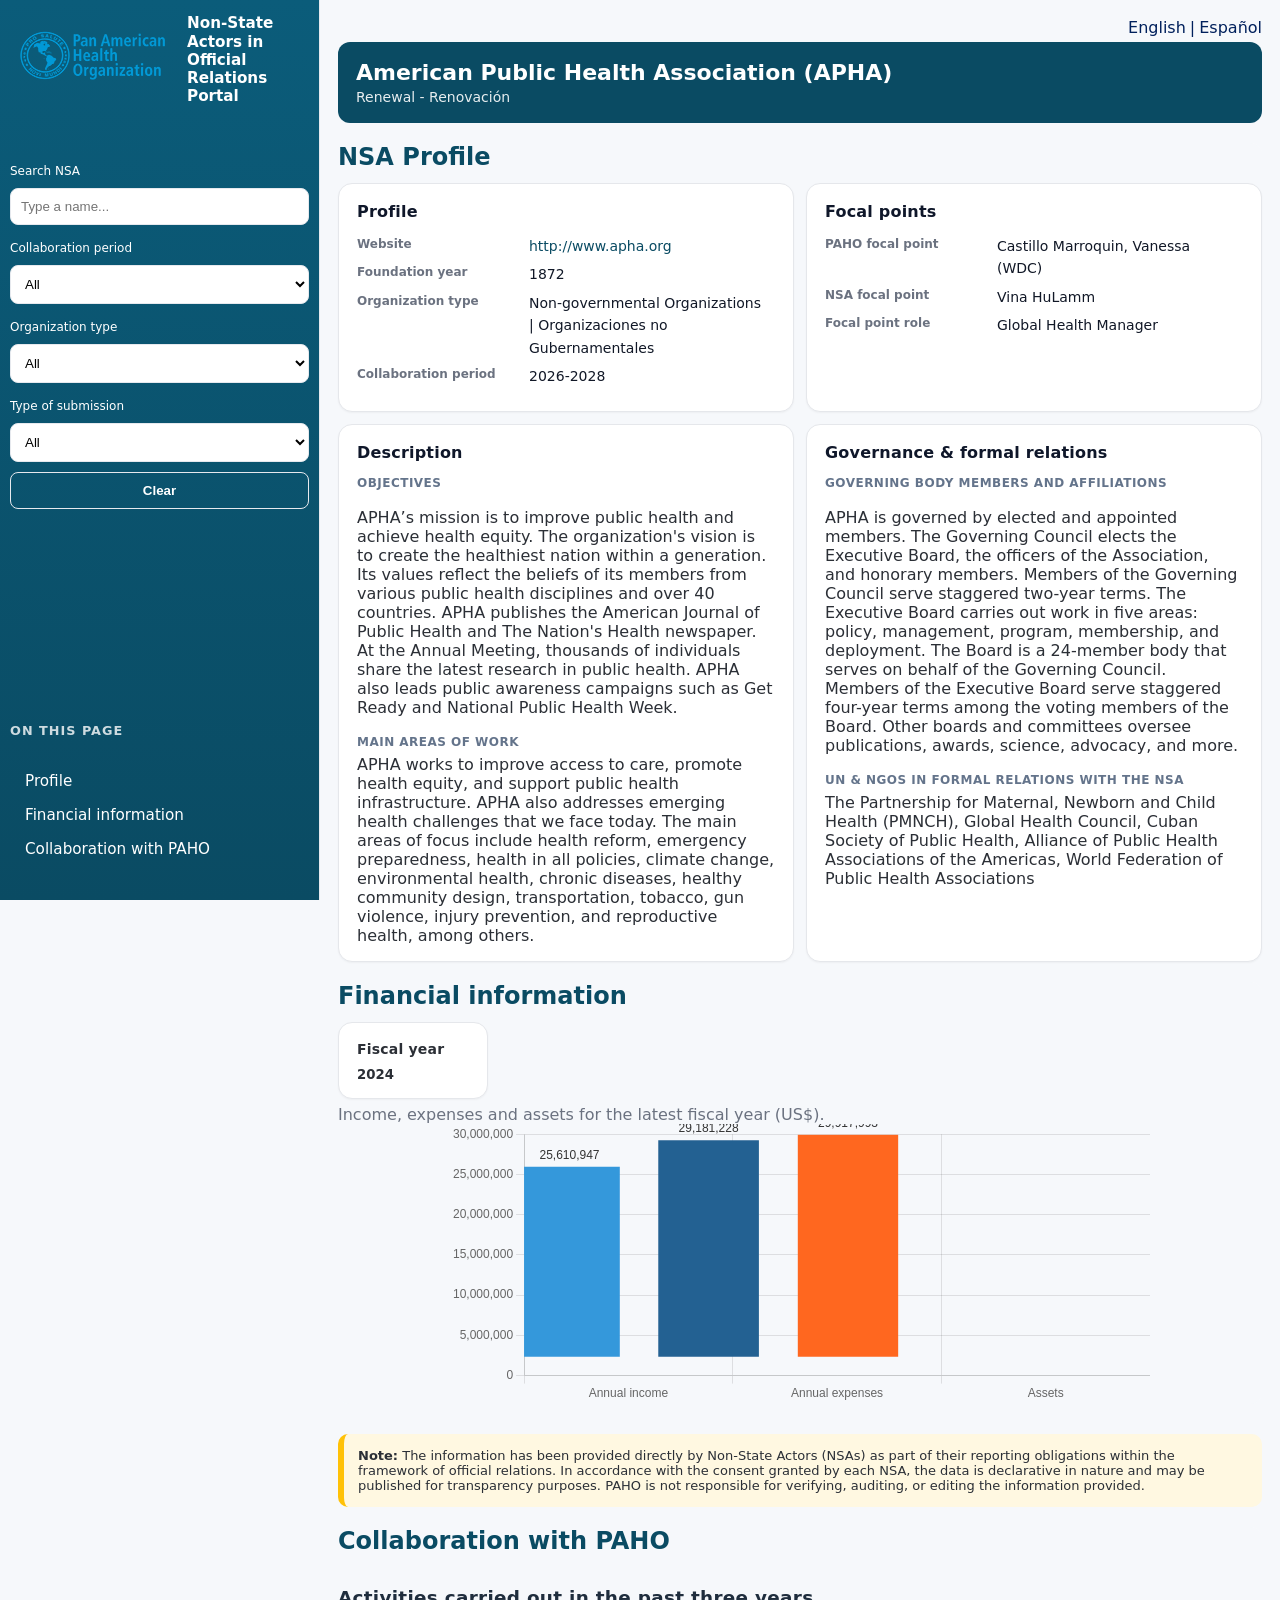
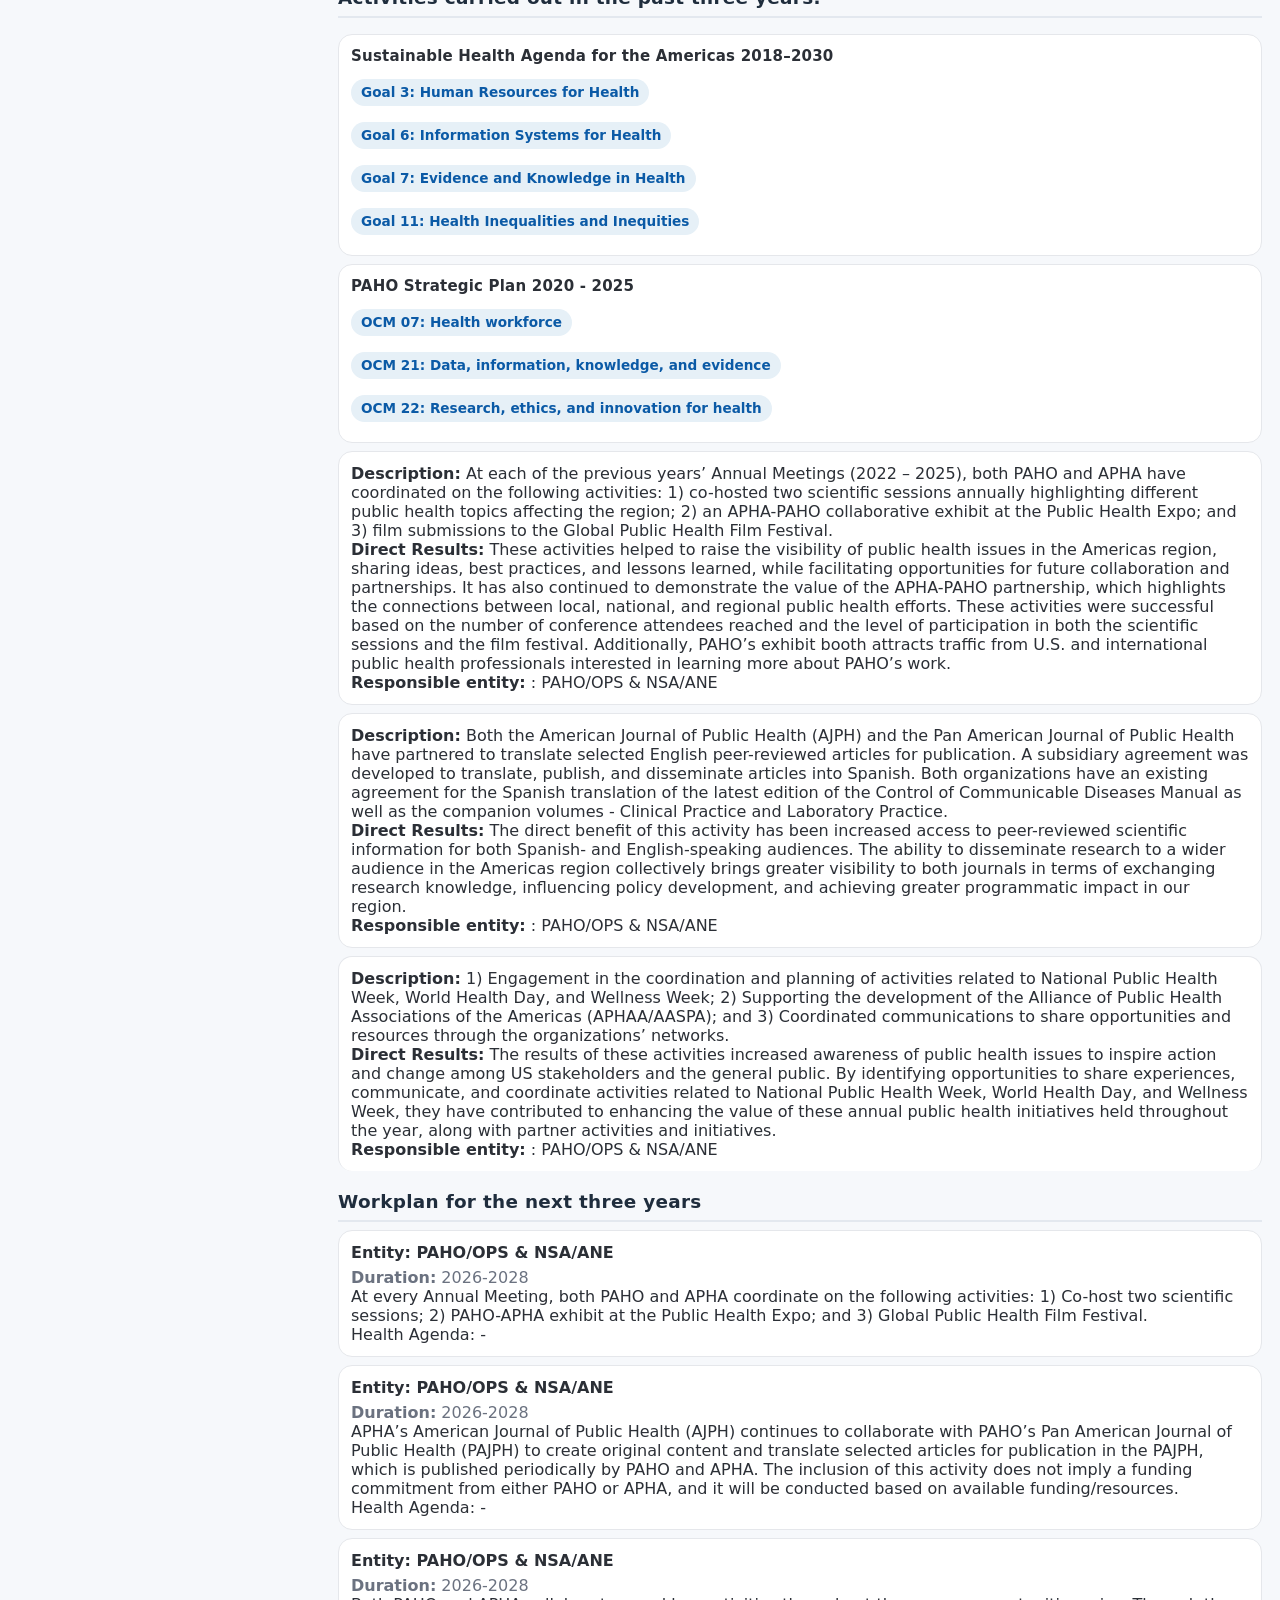
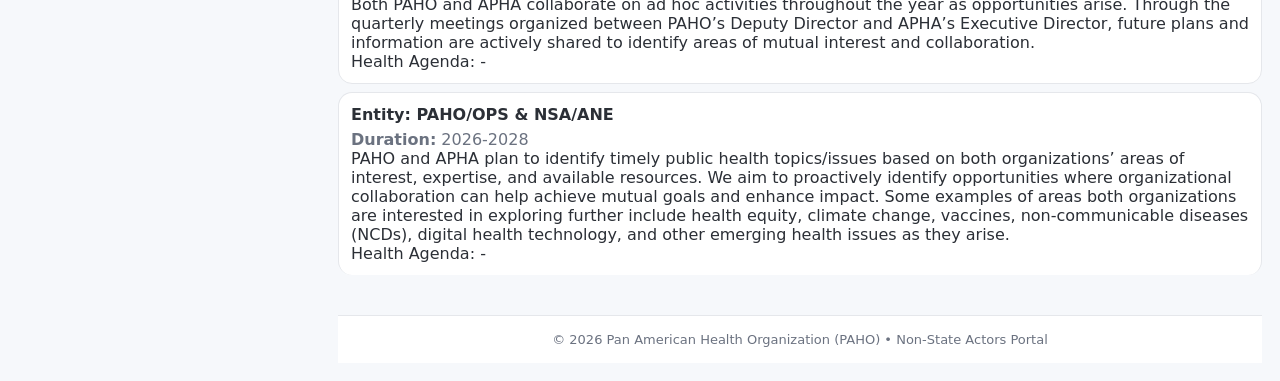
==== commit a015b84e: "update" ====
--- a/official-relations/index.html
+++ b/official-relations/index.html
@@ -211,6 +211,7 @@
           id="strategicPlan"
           class="list item"></div>
 
+        <!-- activities -->
         <div id="nsa-activities"></div>
       </section>
 
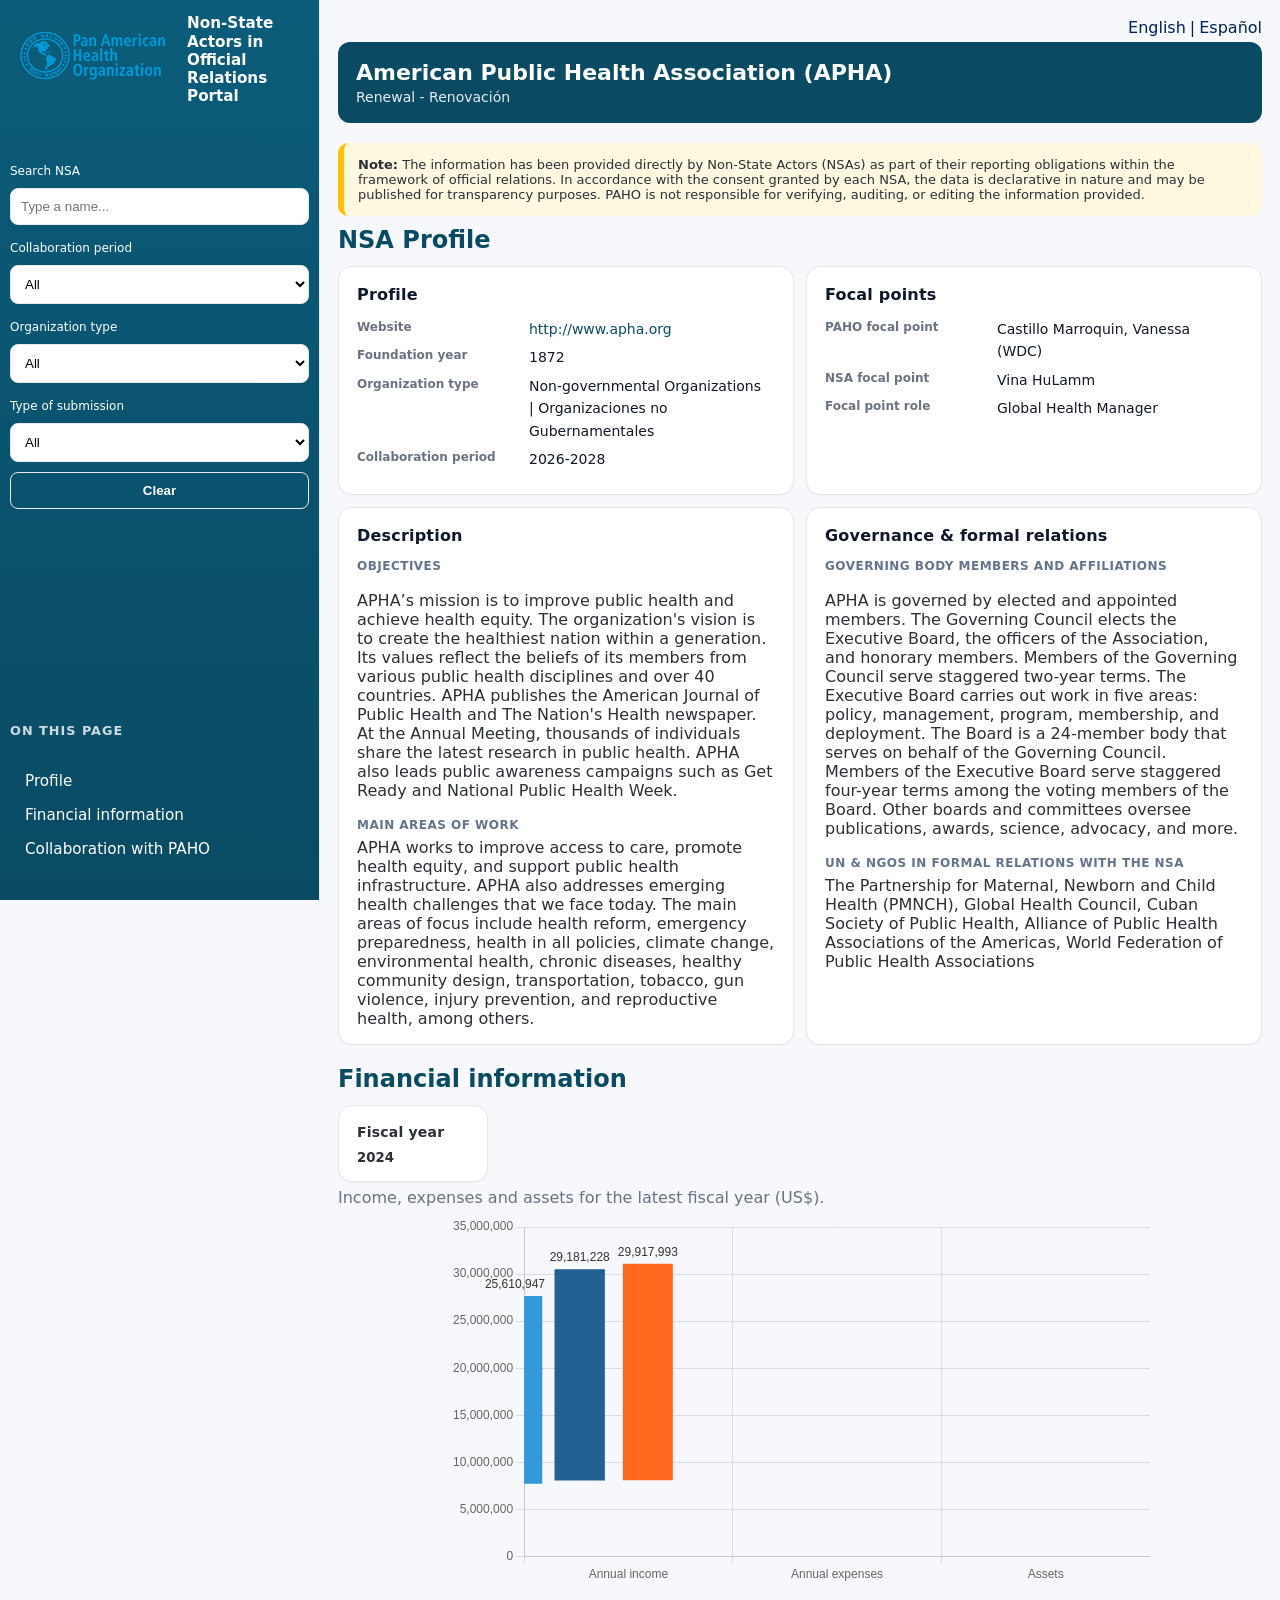
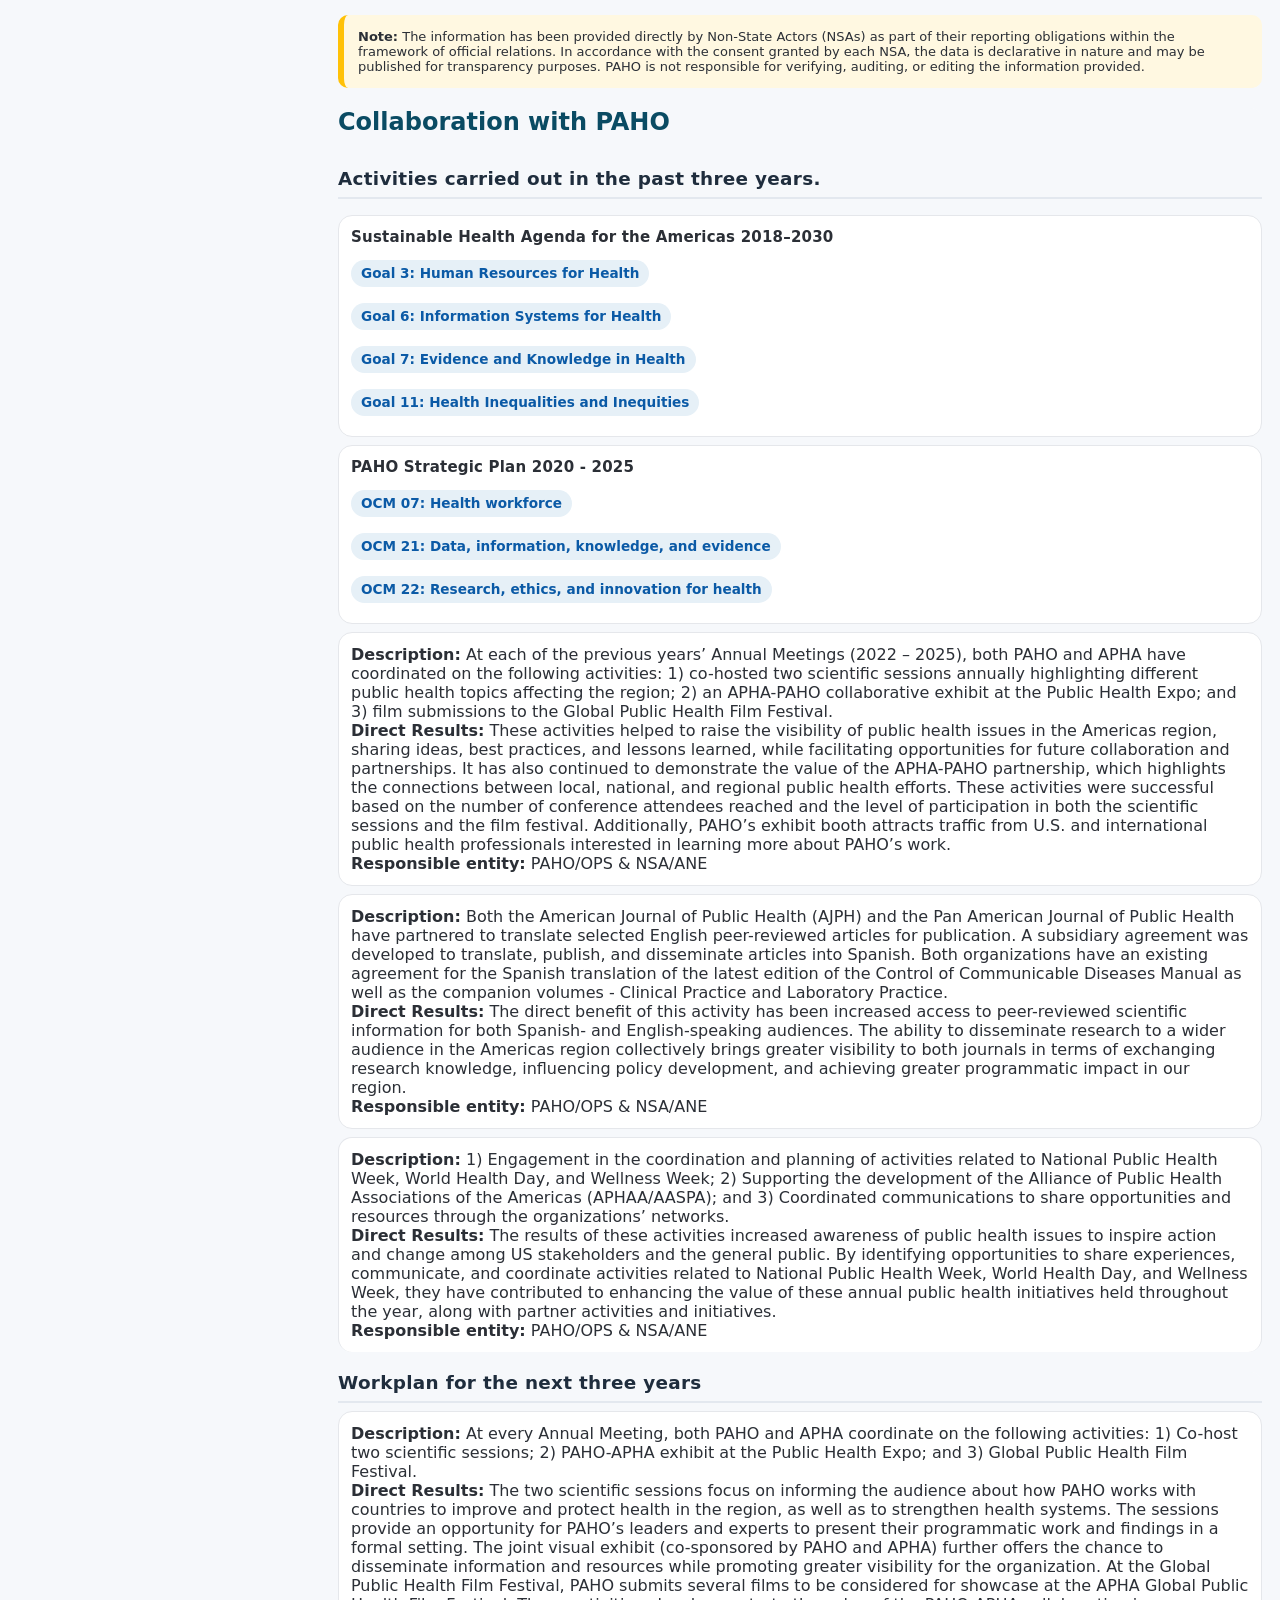
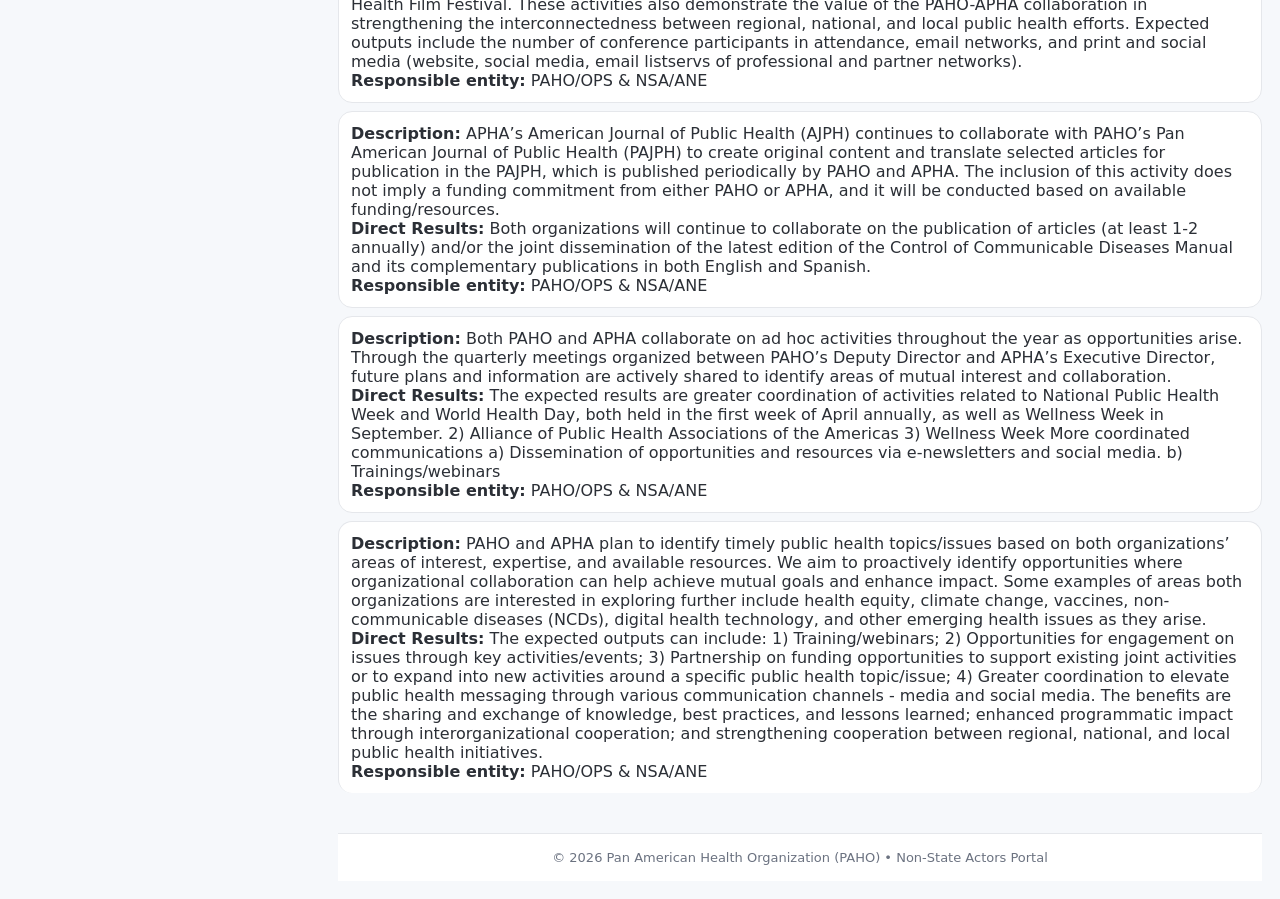
==== commit 199e4dbd: "UPDATE" ====
--- a/official-relations/index.html
+++ b/official-relations/index.html
@@ -158,6 +158,13 @@
 
       <!-- NSA profile starts -->
       <section class="card">
+        <!-- disclaimer -->
+        <section
+          class="disclaimer"
+          id="landingDisclaimer">
+          <strong id="uiDisclaimerTitle2">Note:</strong>
+          <span id="uiDisclaimerText2"></span>
+        </section>
         <h2 id="profileTitle">NSA Profile</h2>
         <p
           class="muted"
--- a/official-relations/assets/css/styles.css
+++ b/official-relations/assets/css/styles.css
@@ -521,7 +521,13 @@
 
 .chart-wrapper {
   position: relative;
-  min-height: 280px; /* pode ser 320px se preferir */
+  height: clamp(320px, 42vh, 460px);
+}
+
+@media (max-width: 768px) {
+  .chart-wrapper {
+    height: 320px;
+  }
 }
 .no-financial-data {
   padding: 16px;
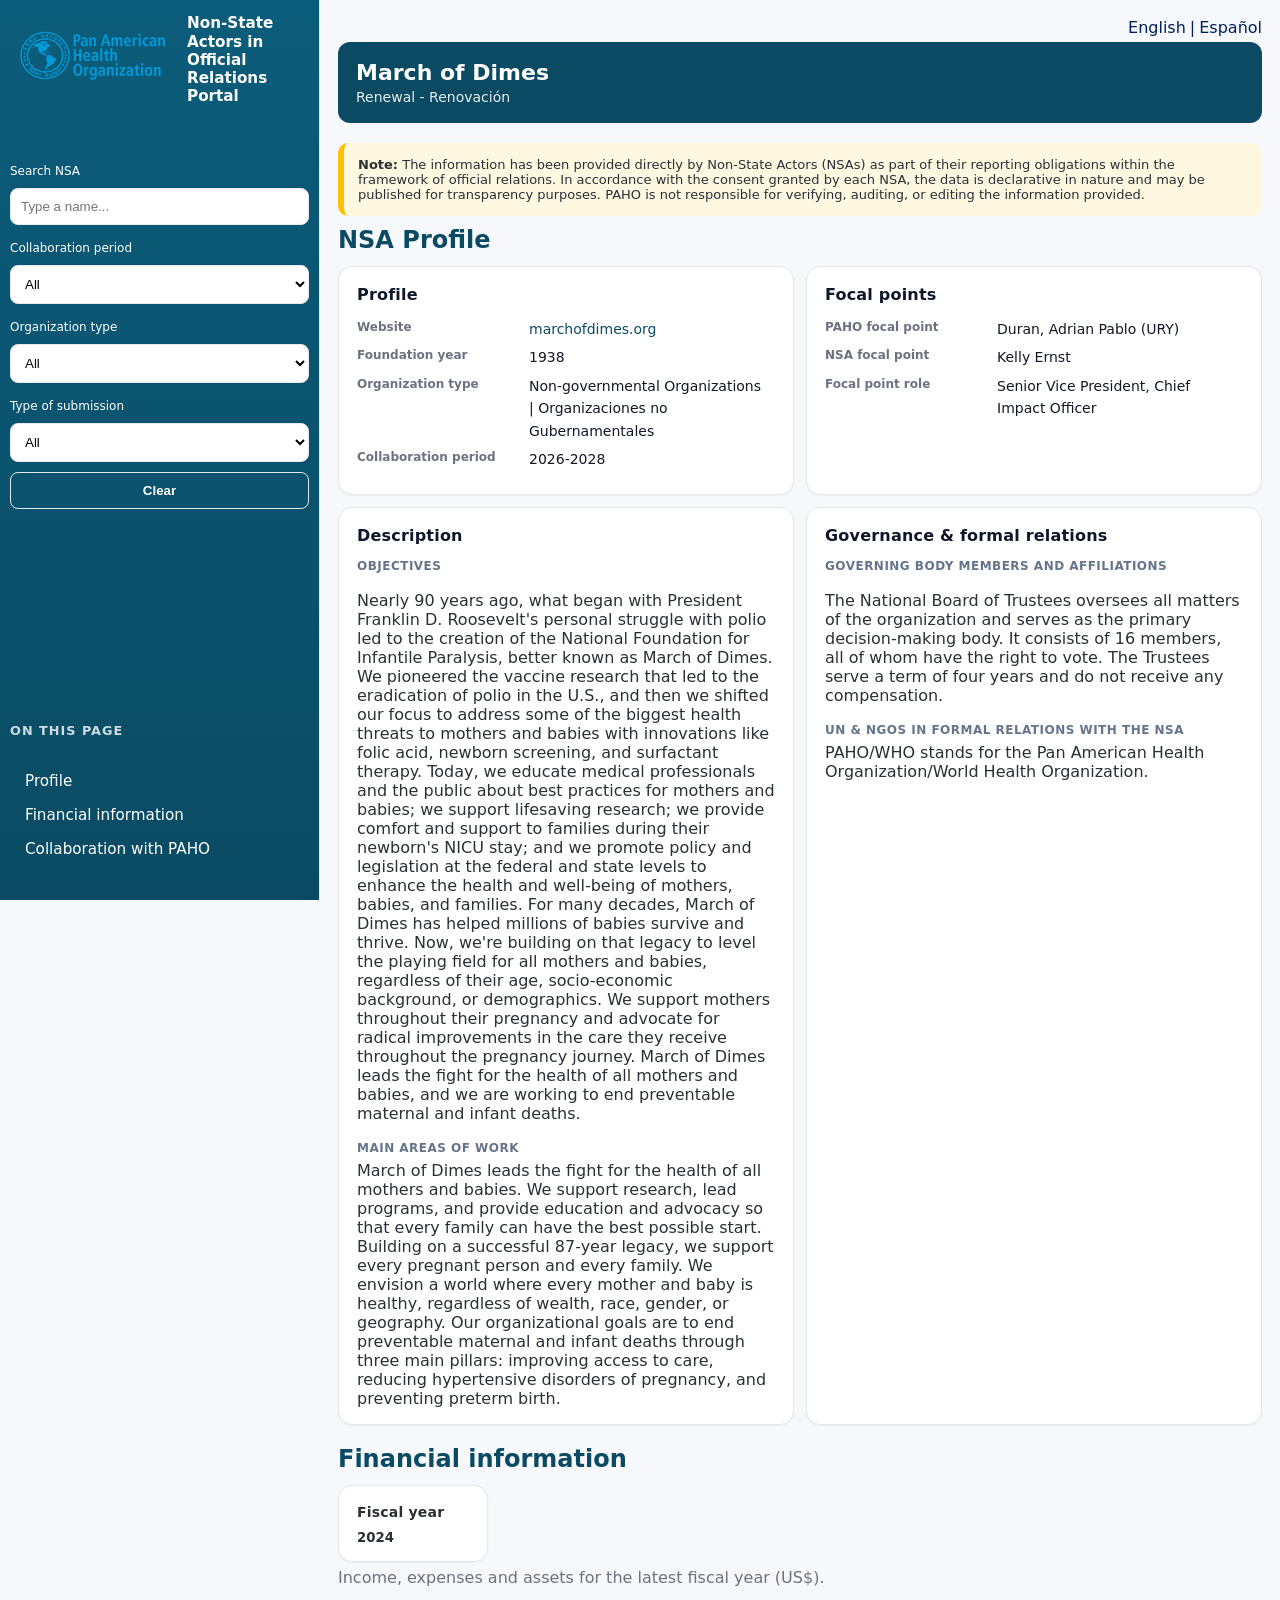
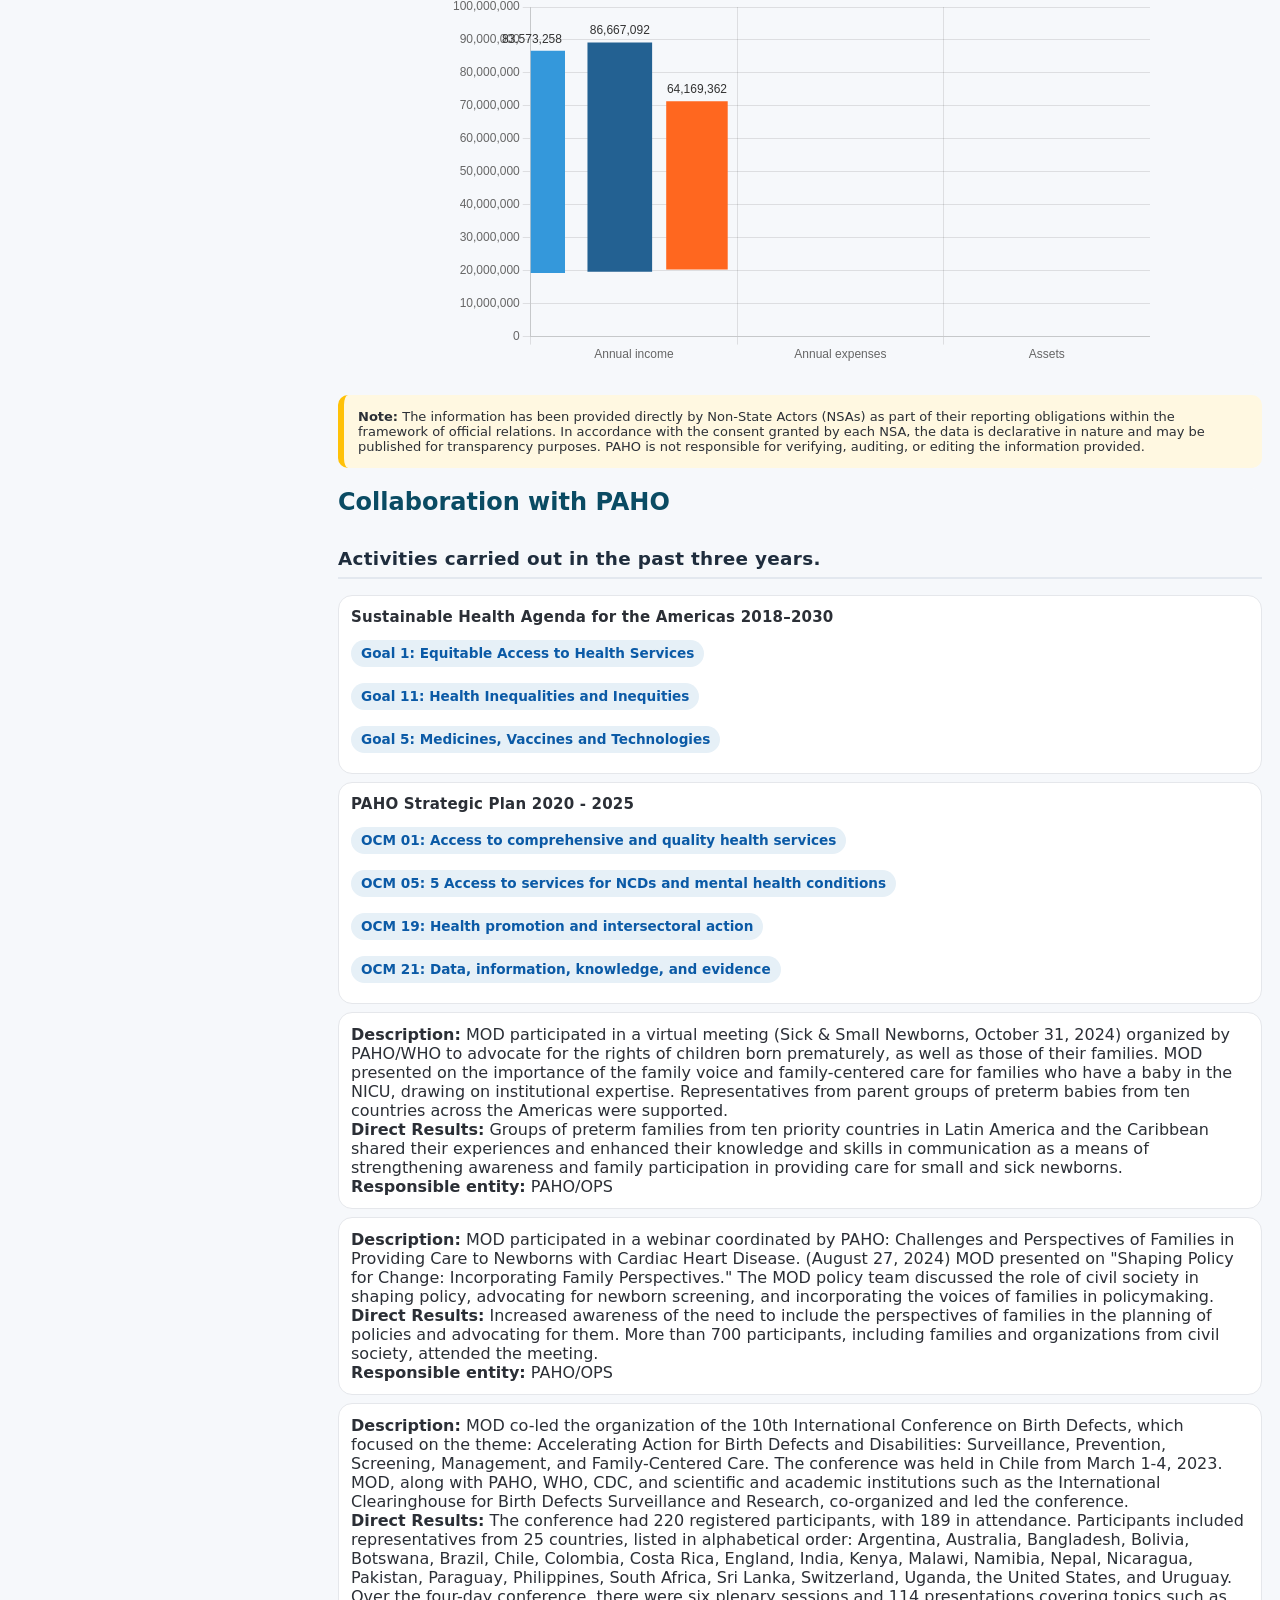
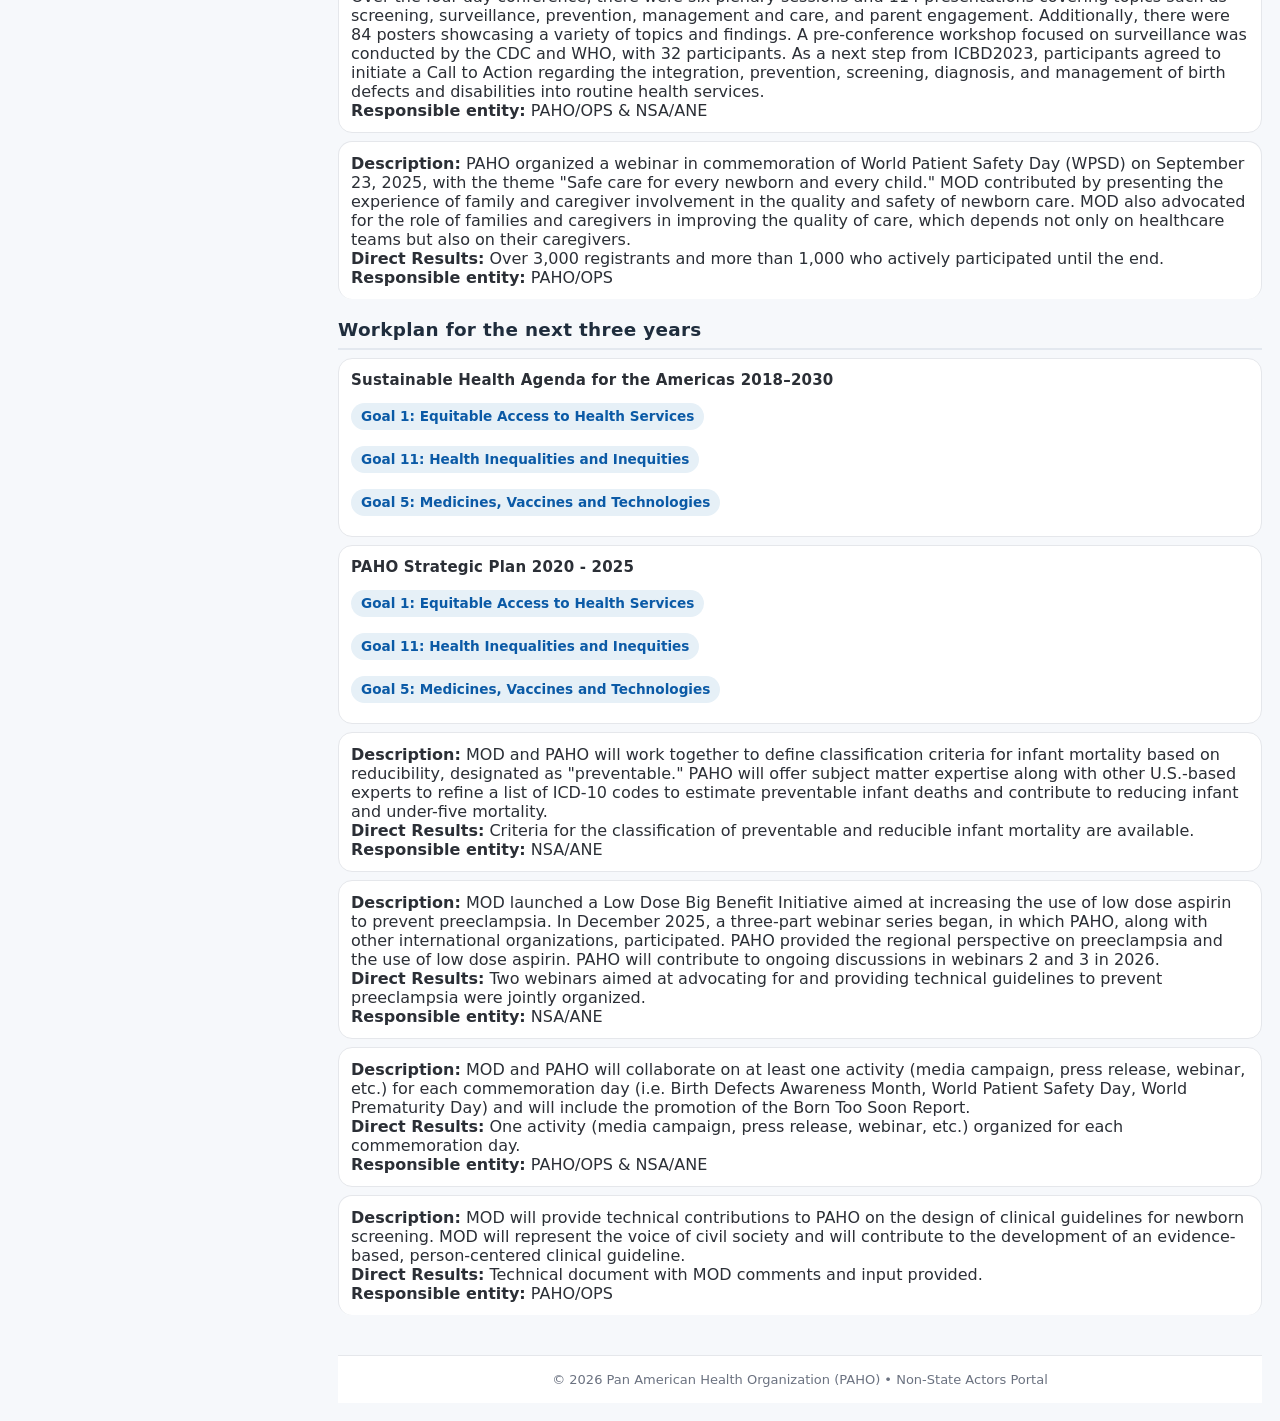
==== commit b10f74b9: "UPDATE" ====
--- a/official-relations/index.html
+++ b/official-relations/index.html
@@ -231,6 +231,13 @@
           class="subtitle">
           Work Plans
         </h4>
+
+        <!-- card03 do workplan -->
+        <div id="card03" class="list item"></div>
+
+        <!-- card04 do workplan -->
+        <div id="card04" class="list item"></div>
+
         <p
           class="muted"
           id="wpSubtitle"></p>
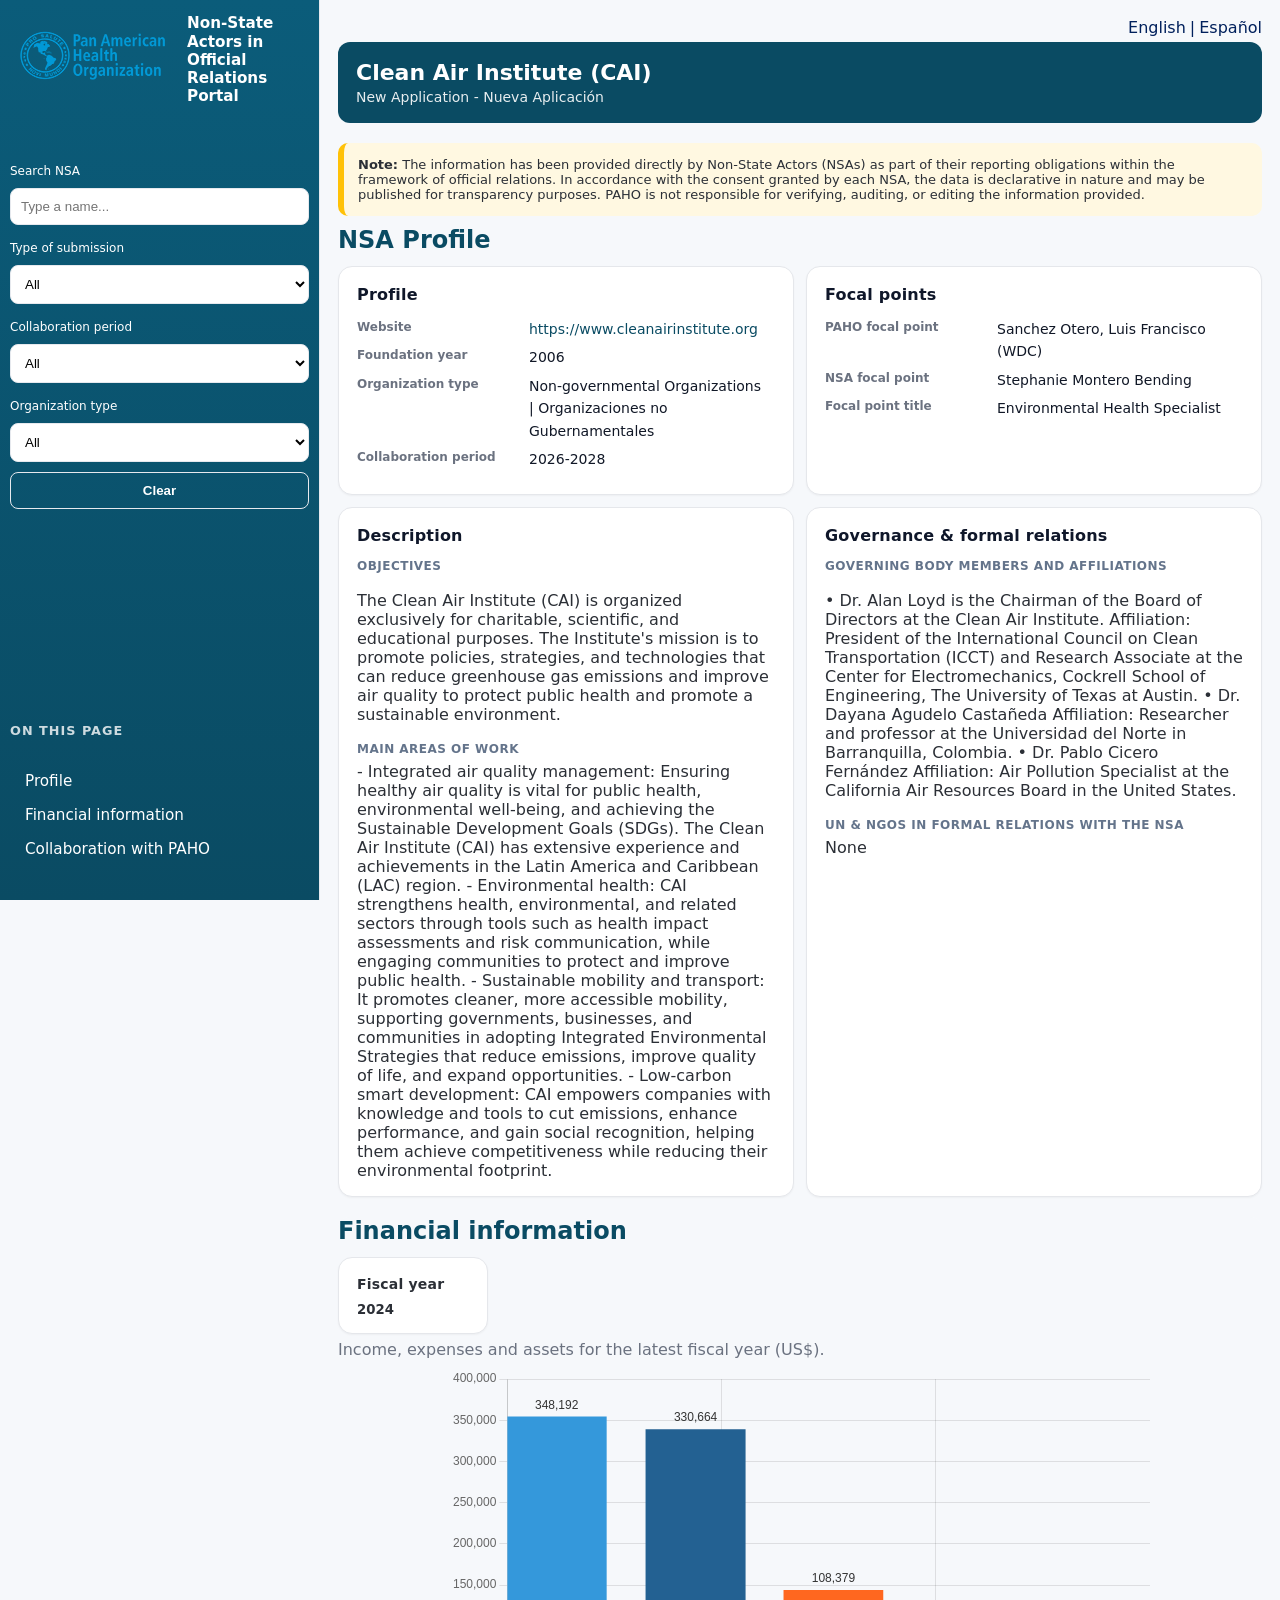
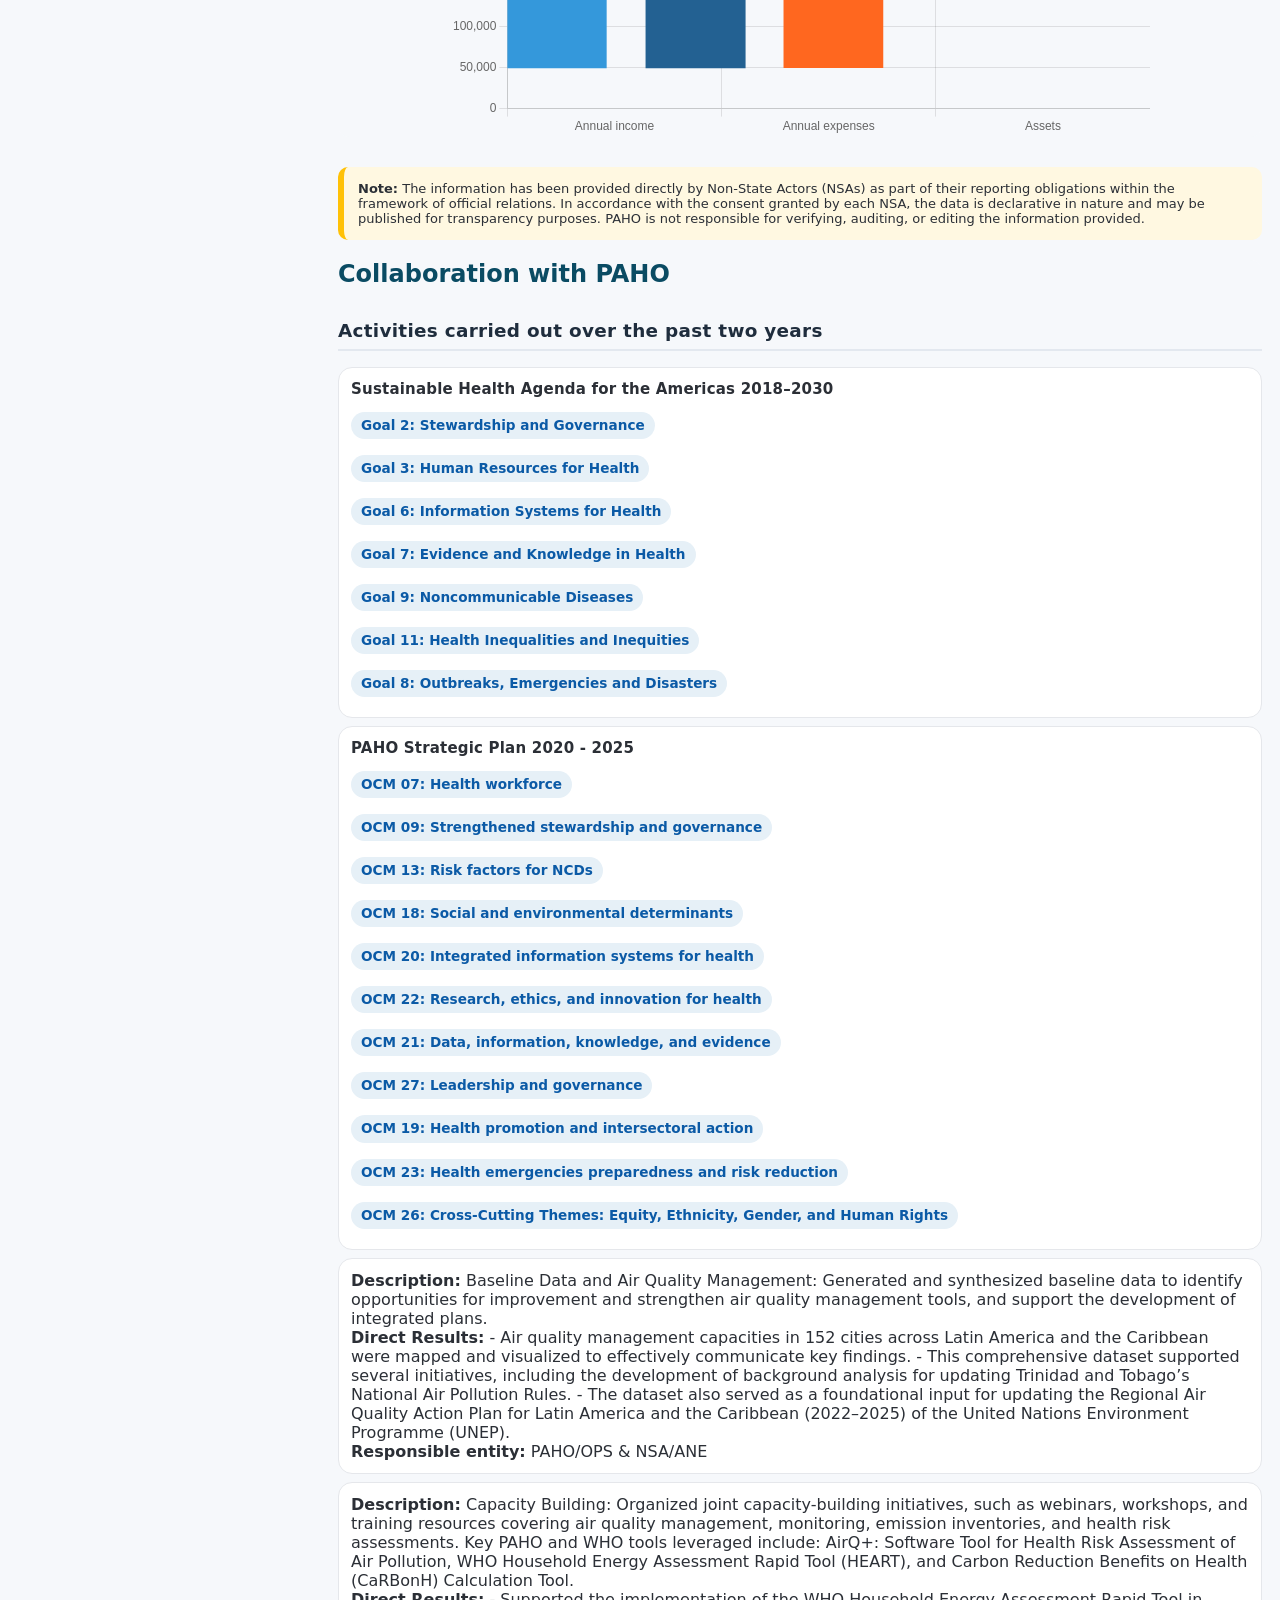
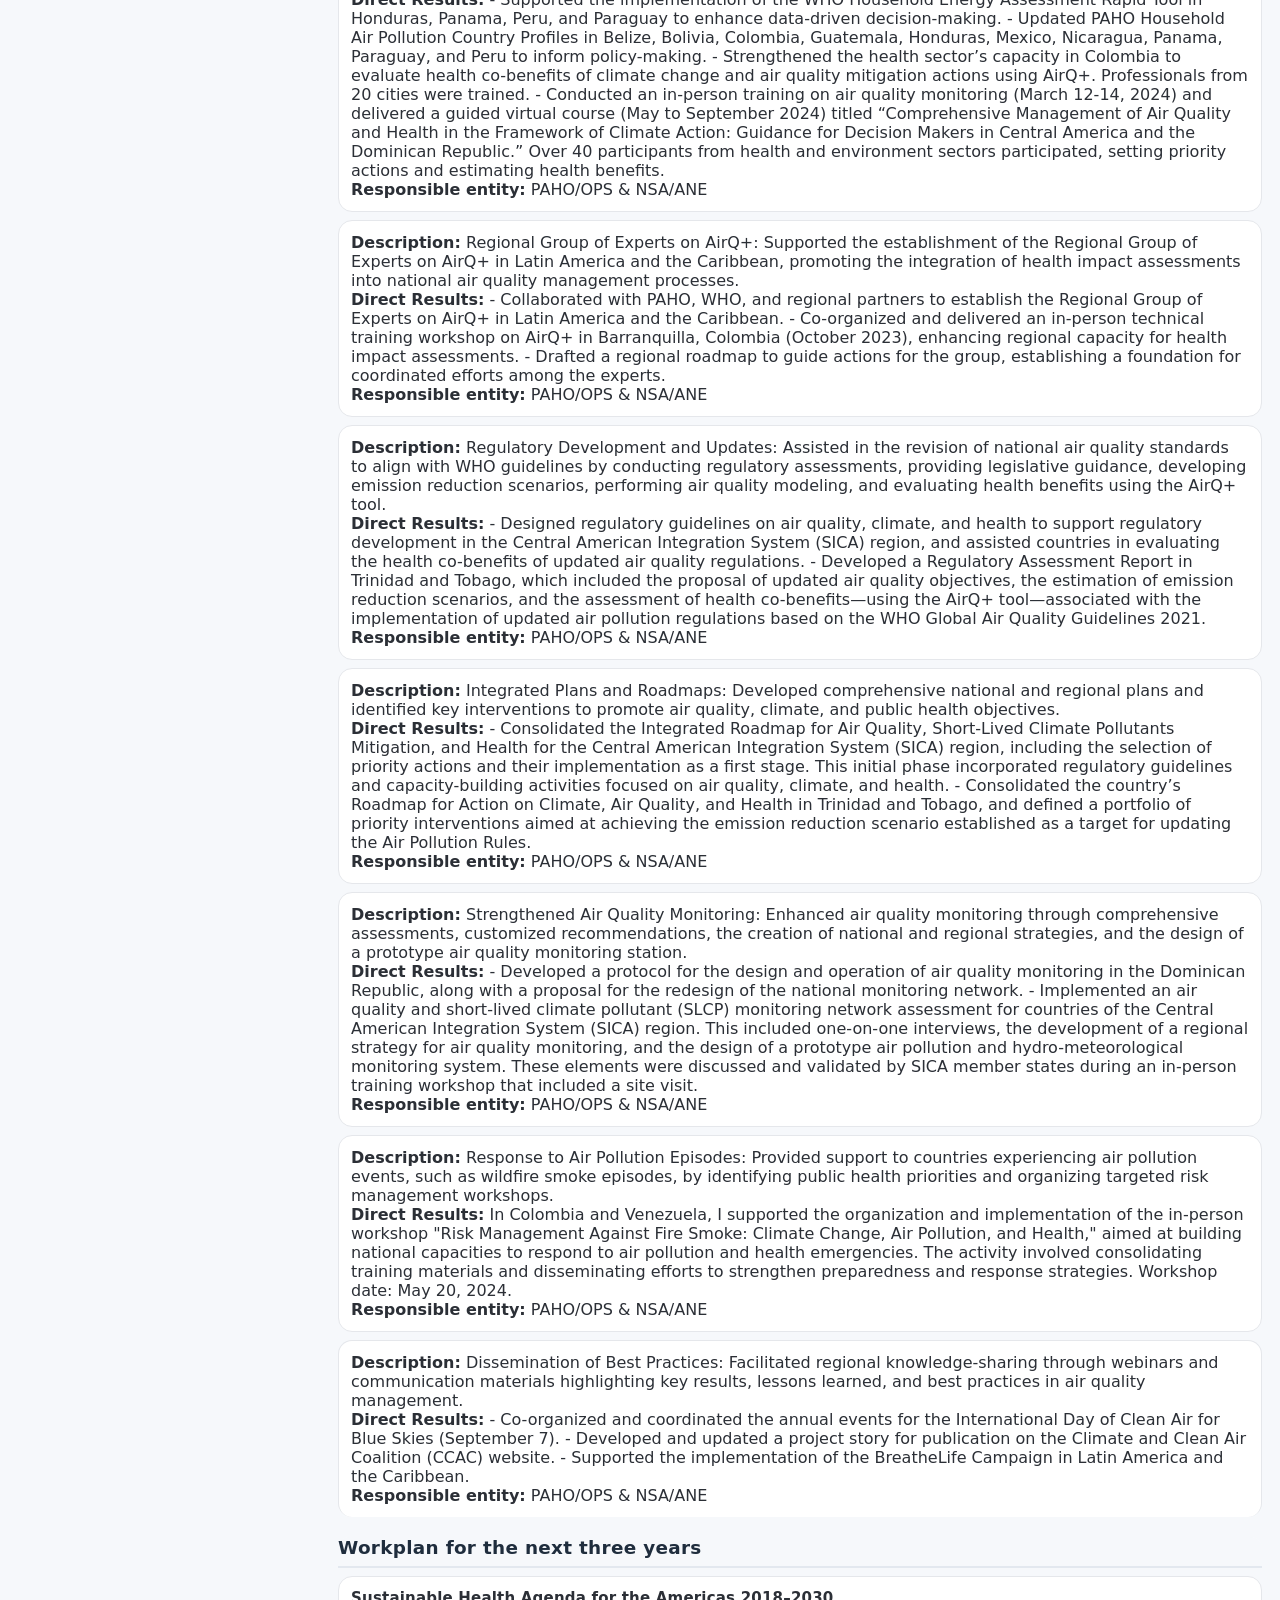
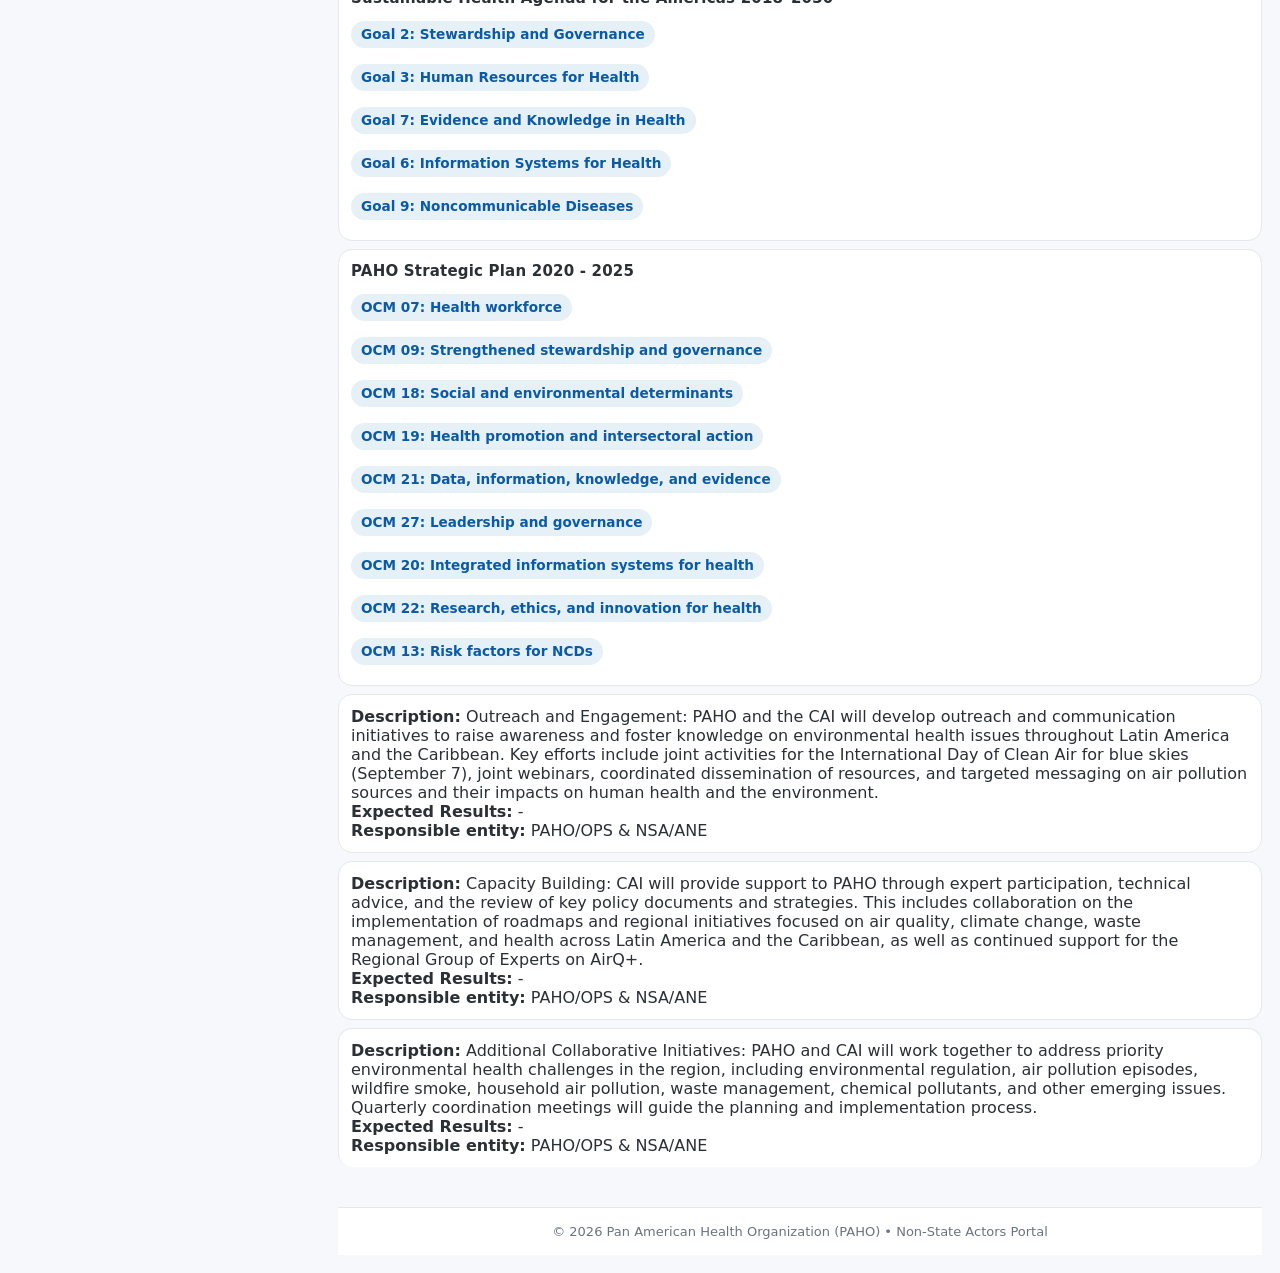
==== commit 73ff91a6: "UPDATE" ====
--- a/official-relations/index.html
+++ b/official-relations/index.html
@@ -1,4 +1,4 @@
-<!DOCTYPE html>
+<!doctype html>
 <html lang="en">
   <head>
     <meta charset="UTF-8" />
@@ -48,6 +48,26 @@
           class="search-results"
           aria-live="polite"></ul>
 
+        <!-- TypeOfSubmission -->
+        <label
+          class="label"
+          for="period-select"
+          id="TypeOfSubmission-type"
+          >TypeOfSubmission</label
+        >
+        <select
+          id="typeOfSubmission-type-input"
+          class="input">
+          <option
+            value="all"
+            id="TypeOfSubmission-all">
+            All
+          </option>
+          <option value="Non-governmental Organizations">Non-governmental Organizations</option>
+          <option value="Philanthropic Foundation">Philanthropic Foundation</option>
+        </select>
+
+        <!--    Collaboration Period -->
         <label
           class="label"
           for="period-select"
@@ -72,25 +92,6 @@
           <option
             value="all"
             id="organization-all">
-            All
-          </option>
-          <option value="Non-governmental Organizations">Non-governmental Organizations</option>
-          <option value="Philanthropic Foundation">Philanthropic Foundation</option>
-        </select>
-
-        <!-- TypeOfSubmission -->
-        <label
-          class="label"
-          for="period-select"
-          id="TypeOfSubmission-type"
-          >TypeOfSubmission</label
-        >
-        <select
-          id="typeOfSubmission-type-input"
-          class="input">
-          <option
-            value="all"
-            id="TypeOfSubmission-all">
             All
           </option>
           <option value="Non-governmental Organizations">Non-governmental Organizations</option>
@@ -161,7 +162,7 @@
         <!-- disclaimer -->
         <section
           class="disclaimer"
-          id="landingDisclaimer">
+          id="landingDisclaimer2">
           <strong id="uiDisclaimerTitle2">Note:</strong>
           <span id="uiDisclaimerText2"></span>
         </section>
@@ -233,10 +234,14 @@
         </h4>
 
         <!-- card03 do workplan -->
-        <div id="card03" class="list item"></div>
+        <div
+          id="card03"
+          class="list item"></div>
 
         <!-- card04 do workplan -->
-        <div id="card04" class="list item"></div>
+        <div
+          id="card04"
+          class="list item"></div>
 
         <p
           class="muted"
